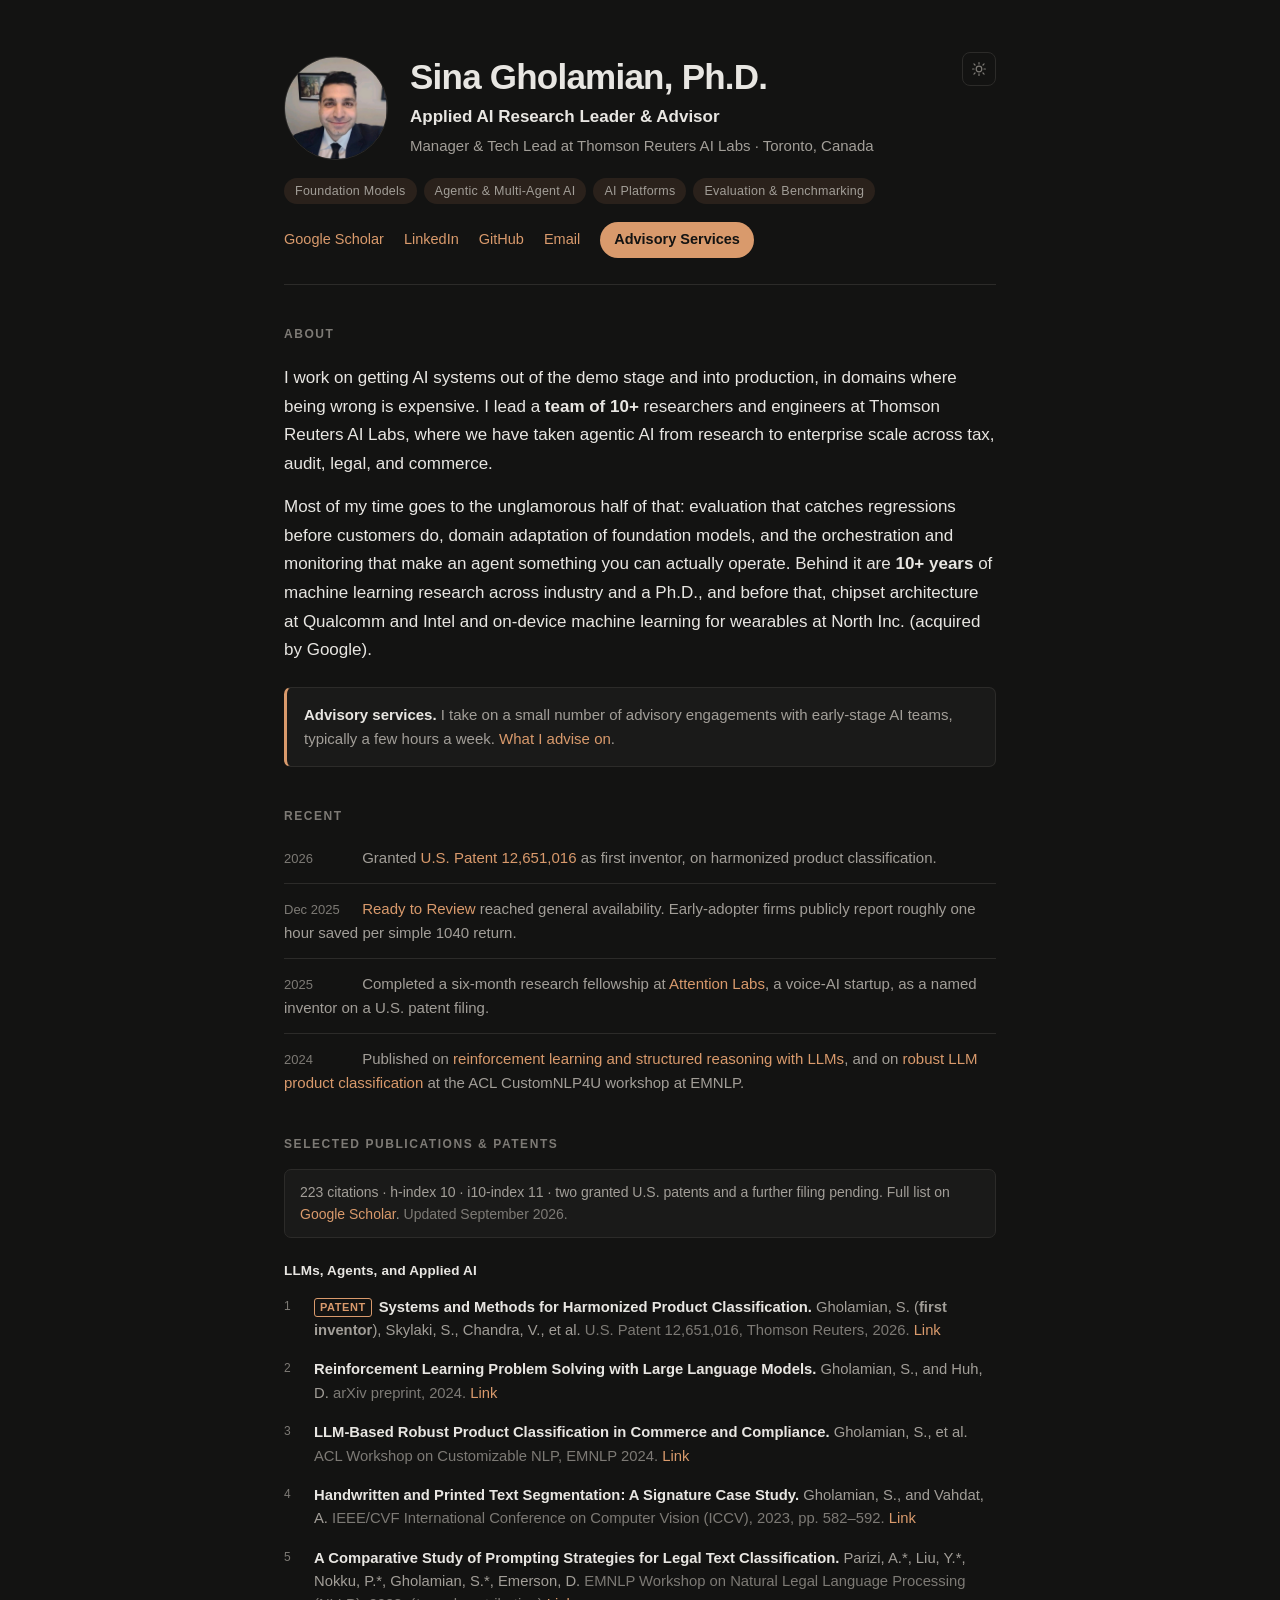
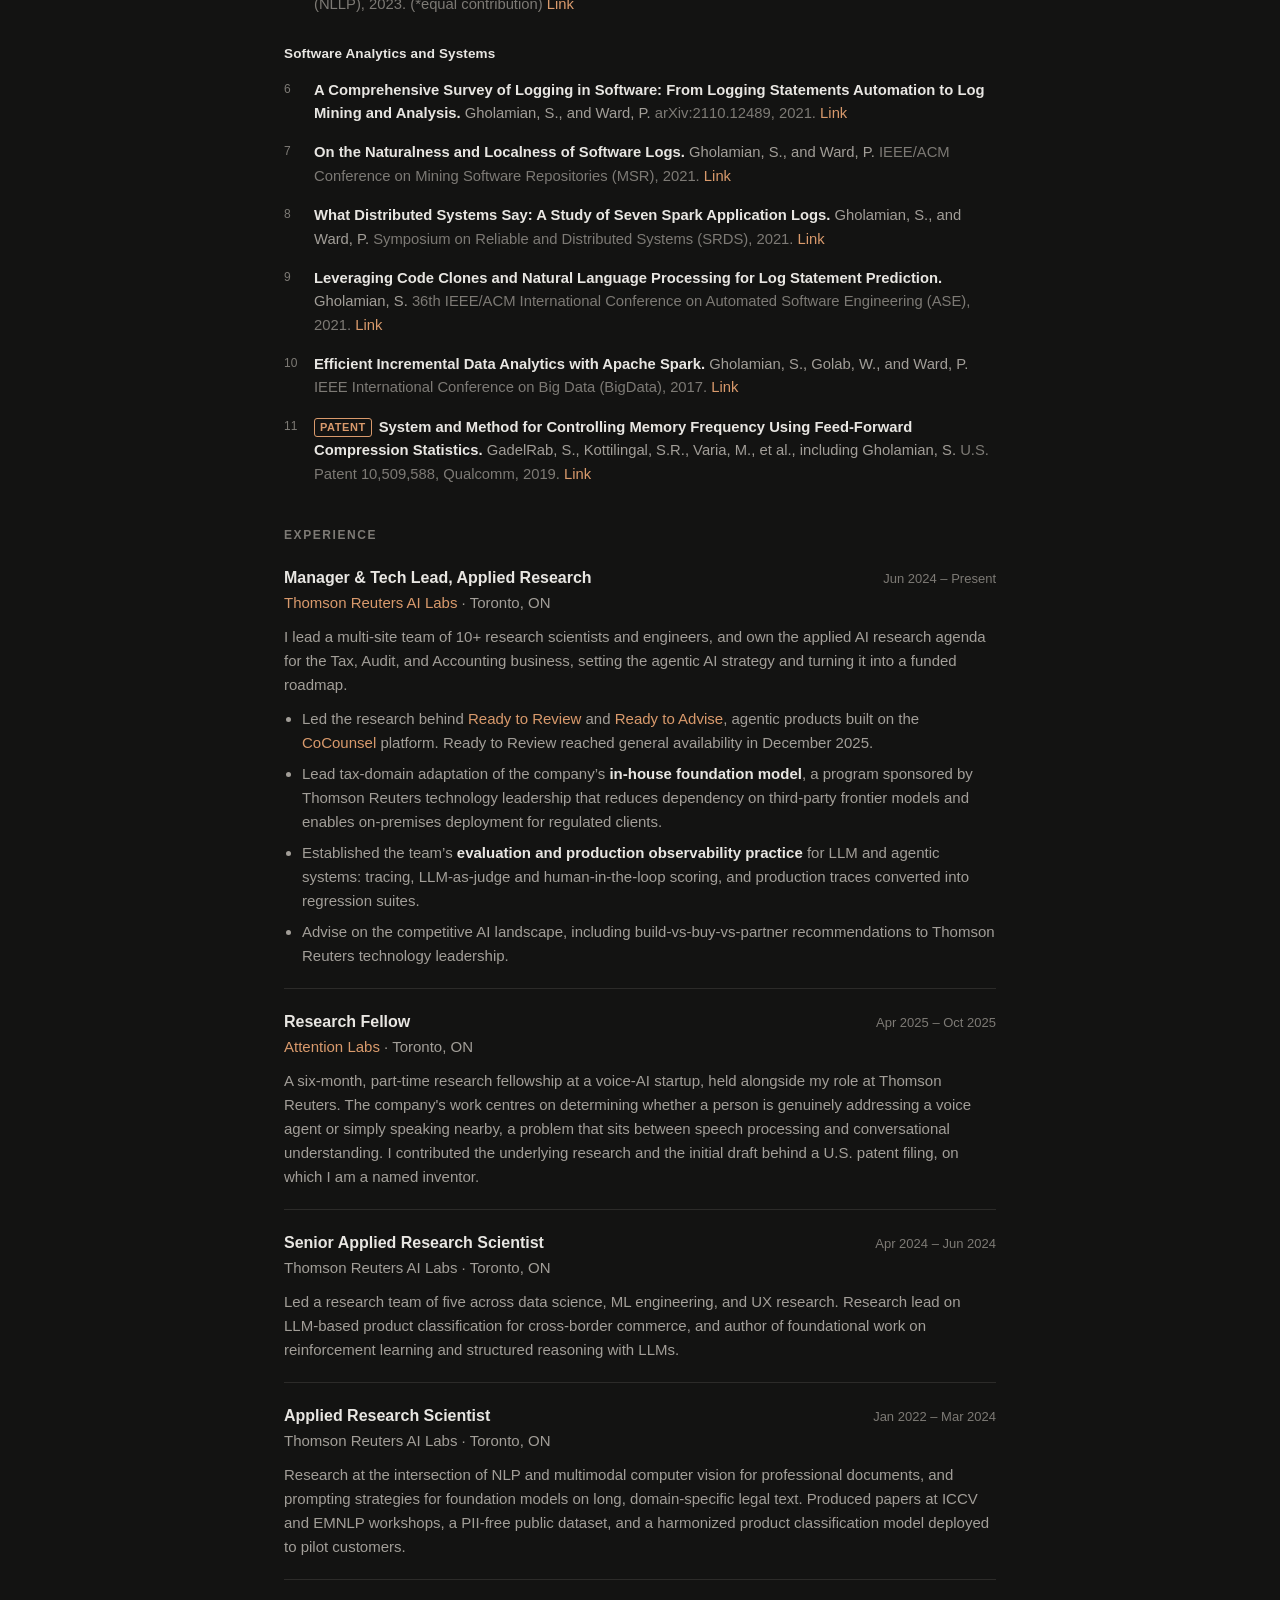
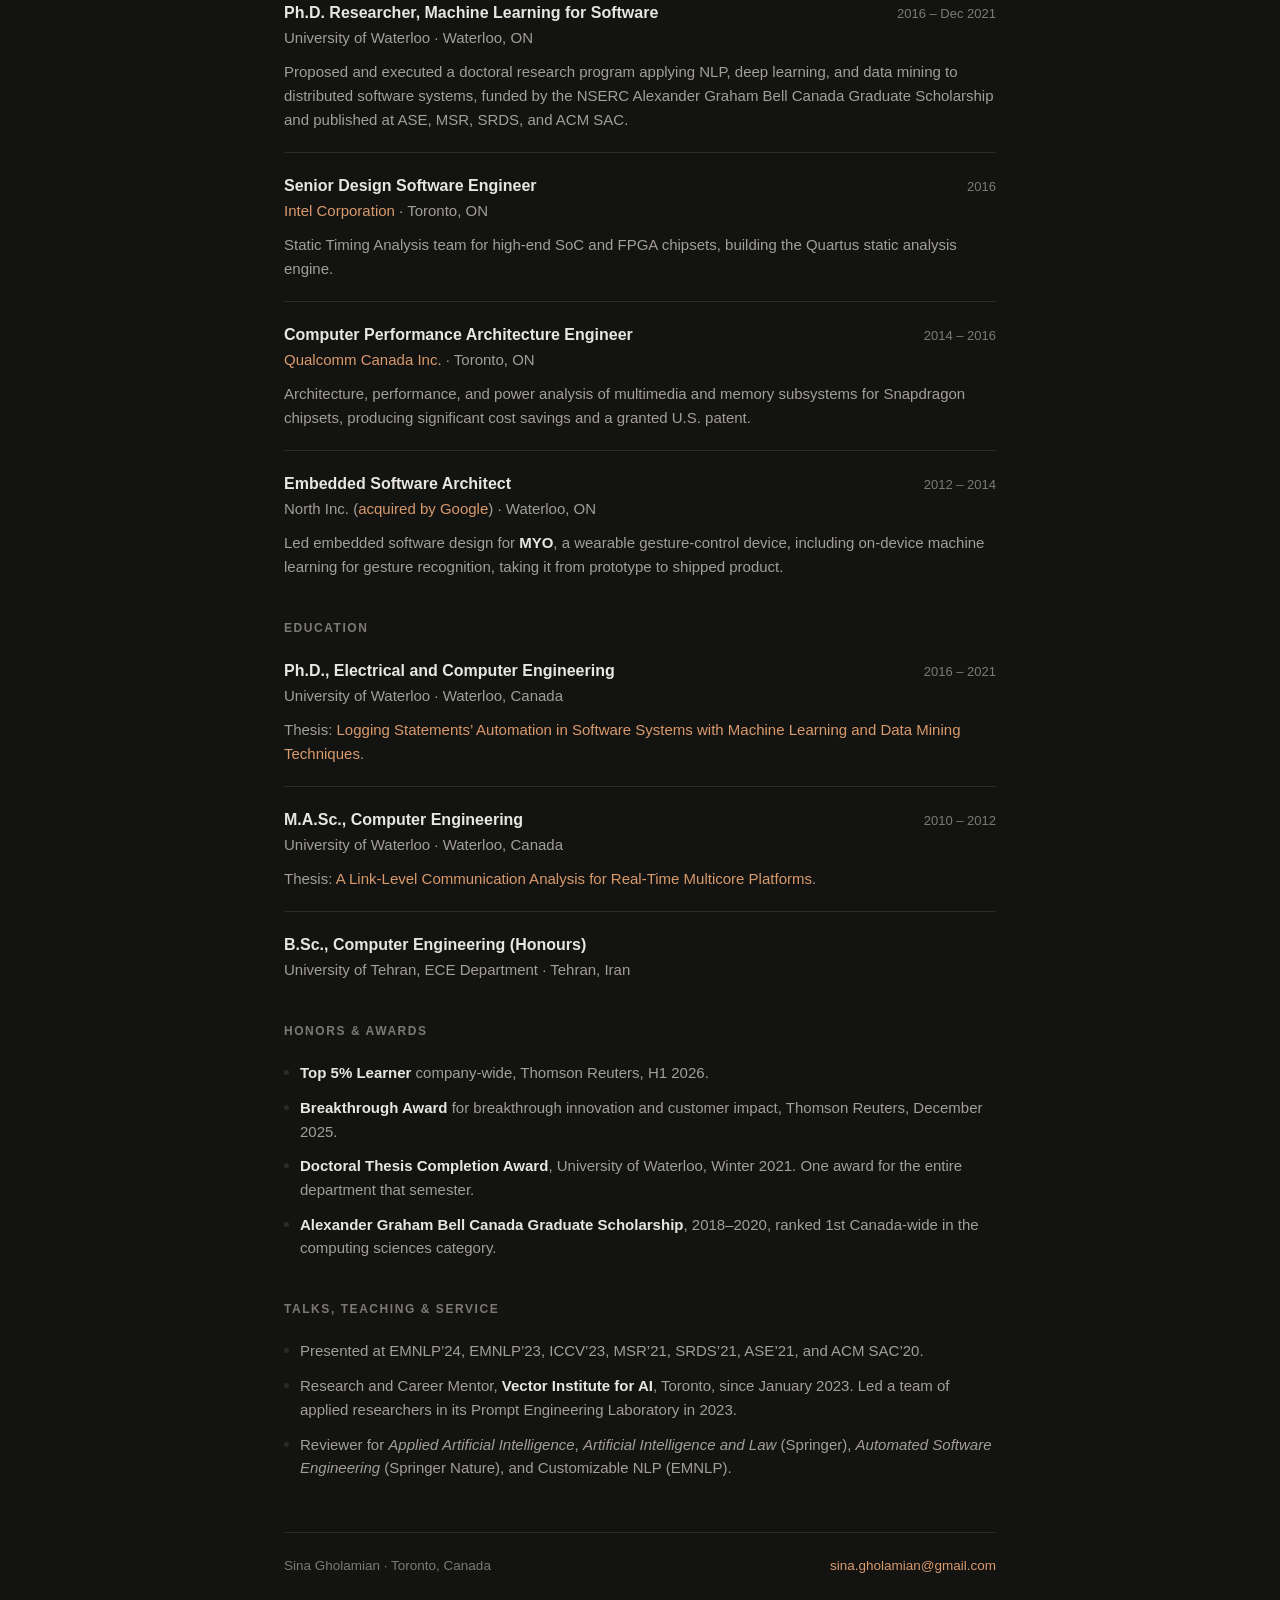
==== index.html @ 22081b5a "Publish site" ====
<!DOCTYPE html>
<html lang="en">
<head>
<meta charset="utf-8">
<meta name="viewport" content="width=device-width, initial-scale=1">
<title>Sina Gholamian</title>
<meta name="description" content="Sina Gholamian, Ph.D. Applied AI research leader and advisor. Foundation models, agentic and multi-agent AI, evaluation, and taking research into production.">
<link rel="canonical" href="https://sgholamian.github.io/">
<meta property="og:type" content="profile">
<meta property="og:title" content="Sina Gholamian, Ph.D.">
<meta property="og:description" content="Applied AI research leader and advisor, working on foundation models, multi-agent systems, and production AI platforms.">
<meta property="og:url" content="https://sgholamian.github.io/">
<meta property="og:image" content="https://sgholamian.github.io/headshot.jpg">
<meta name="twitter:card" content="summary">
<meta name="twitter:title" content="Sina Gholamian, Ph.D.">
<meta name="twitter:description" content="Applied AI research leader and advisor. Foundation models, agentic AI, evaluation, and taking research into production.">
<meta name="twitter:image" content="https://sgholamian.github.io/headshot.jpg">
<link rel="icon" href="favicon.svg" type="image/svg+xml">
<script type="application/ld+json">
{
  "@context": "https://schema.org",
  "@type": "Person",
  "name": "Sina Gholamian",
  "honorificSuffix": "Ph.D.",
  "url": "https://sgholamian.github.io/",
  "image": "https://sgholamian.github.io/headshot.jpg",
  "jobTitle": "Manager and Tech Lead, Applied Research",
  "worksFor": { "@type": "Organization", "name": "Thomson Reuters AI Labs" },
  "address": { "@type": "PostalAddress", "addressLocality": "Toronto", "addressRegion": "ON", "addressCountry": "CA" },
  "alumniOf": [
    { "@type": "CollegeOrUniversity", "name": "University of Waterloo" },
    { "@type": "CollegeOrUniversity", "name": "University of Tehran" }
  ],
  "knowsAbout": ["Foundation Models", "Agentic AI", "Multi-Agent Systems", "LLM Evaluation", "AI Platforms", "Natural Language Processing", "Machine Learning"],
  "sameAs": [
    "https://scholar.google.com/citations?user=VR8ZIu4AAAAJ",
    "https://www.linkedin.com/in/sinagholamian/",
    "https://github.com/sgholamian"
  ]
}
</script>
<link rel="stylesheet" href="style.css">
<script>
  (function(){
    try{
      if(localStorage.getItem('theme') === 'light'){
        document.documentElement.setAttribute('data-theme','light');
      }
    }catch(e){}
  })();
</script>
</head>
<body>
<div class="wrap">

<header>
  <button class="theme-toggle" type="button" aria-label="Switch between dark and light theme" title="Switch theme">
    <svg class="sun" viewBox="0 0 24 24" fill="none" stroke="currentColor" stroke-width="1.8" stroke-linecap="round" aria-hidden="true"><circle cx="12" cy="12" r="4.2"/><path d="M12 2.4v2.2M12 19.4v2.2M4.4 4.4l1.6 1.6M18 18l1.6 1.6M2.4 12h2.2M19.4 12h2.2M4.4 19.6l1.6-1.6M18 6l1.6-1.6"/></svg>
    <svg class="moon" viewBox="0 0 24 24" fill="none" stroke="currentColor" stroke-width="1.8" stroke-linecap="round" stroke-linejoin="round" aria-hidden="true"><path d="M20.5 14.3A8.5 8.5 0 1 1 9.7 3.5a7 7 0 0 0 10.8 10.8z"/></svg>
  </button>
  <div class="id">
    <img class="avatar" src="headshot.jpg" width="104" height="104" alt="Sina Gholamian">
    <div class="id-text">
      <h1>Sina Gholamian, Ph.D.</h1>
      <p class="role">Applied AI Research Leader &amp; Advisor</p>
      <p class="org">Manager &amp; Tech Lead at Thomson Reuters AI Labs &middot; Toronto, Canada</p>
    </div>
  </div>
  <ul class="tagline">
    <li>Foundation Models</li>
    <li>Agentic &amp; Multi-Agent AI</li>
    <li>AI Platforms</li>
    <li>Evaluation &amp; Benchmarking</li>
  </ul>
  <ul class="links">
    <li><a href="https://scholar.google.com/citations?hl=en&amp;user=VR8ZIu4AAAAJ&amp;view_op=list_works&amp;sortby=pubdate" target="_blank" rel="noopener">Google Scholar</a></li>
    <li><a href="https://www.linkedin.com/in/sinagholamian/" target="_blank" rel="noopener">LinkedIn</a></li>
    <li><a href="https://github.com/sgholamian" target="_blank" rel="noopener">GitHub</a></li>
    <li><a href="mailto:sina.gholamian@gmail.com" target="_blank" rel="noopener">Email</a></li>
    <li><a class="primary" href="advisory.html">Advisory Services</a></li>
  </ul>
</header>

<section>
  <h2>About</h2>
  <p class="lead">I work on getting AI systems out of the demo stage and into production, in domains where being wrong is expensive. I lead a <strong>team of 10+</strong> researchers and engineers at Thomson Reuters AI Labs, where we have taken agentic AI from research to enterprise scale across tax, audit, legal, and commerce.</p>
  <p class="lead">Most of my time goes to the unglamorous half of that: evaluation that catches regressions before customers do, domain adaptation of foundation models, and the orchestration and monitoring that make an agent something you can actually operate. Behind it are <strong>10+ years</strong> of machine learning research across industry and a Ph.D., and before that, chipset architecture at Qualcomm and Intel and on-device machine learning for wearables at North Inc. (acquired by Google).</p>
  <p class="callout"><strong>Advisory services.</strong> I take on a small number of advisory engagements with early-stage AI teams, typically a few hours a week. <a href="advisory.html">What I advise on</a>.</p>
</section>

<section>
  <h2>Recent</h2>
  <ul class="recent">
    <li><span class="when">2026</span> Granted <a href="https://patents.justia.com/patent/12651016" target="_blank" rel="noopener">U.S. Patent 12,651,016</a> as first inventor, on harmonized product classification.</li>
    <li><span class="when">Dec 2025</span> <a href="https://tax.thomsonreuters.com/blog/ai-tax-return-preparation-how-ready-to-review-transforms-the-workflow/" target="_blank" rel="noopener">Ready to Review</a> reached general availability. Early-adopter firms publicly report roughly one hour saved per simple 1040 return.</li>
    <li><span class="when">2025</span> Completed a six-month research fellowship at <a href="https://attentionlabs.ai" target="_blank" rel="noopener">Attention Labs</a>, a voice-AI startup, as a named inventor on a U.S. patent filing.</li>
    <li><span class="when">2024</span> Published on <a href="https://arxiv.org/abs/2404.18638" target="_blank" rel="noopener">reinforcement learning and structured reasoning with LLMs</a>, and on <a href="https://aclanthology.org/2024.customnlp4u-1.3/" target="_blank" rel="noopener">robust LLM product classification</a> at the ACL CustomNLP4U workshop at EMNLP.</li>
  </ul>
</section>

<section class="pubs-section">
  <h2>Selected Publications &amp; Patents</h2>
  <p class="metrics"><!--SCHOLAR:START-->223 citations &middot; h-index 10 &middot; i10-index 11<!--SCHOLAR:END--> &middot; two granted U.S. patents and a further filing pending. Full list on <a href="https://scholar.google.com/citations?hl=en&amp;user=VR8ZIu4AAAAJ&amp;view_op=list_works&amp;sortby=pubdate" target="_blank" rel="noopener">Google Scholar</a>. <span class="asof">Updated September 2026.</span></p>
  <h3 class="pub-group">LLMs, Agents, and Applied AI</h3>
  <ol class="pubs">
    <li><span class="badge">Patent</span><span class="t">Systems and Methods for Harmonized Product Classification.</span> Gholamian, S. (<strong>first inventor</strong>), Skylaki, S., Chandra, V., et al. <span class="venue">U.S. Patent 12,651,016, Thomson Reuters, 2026.</span> <a href="https://patents.justia.com/patent/12651016" target="_blank" rel="noopener">Link</a></li>
    <li><span class="t">Reinforcement Learning Problem Solving with Large Language Models.</span> Gholamian, S., and Huh, D. <span class="venue">arXiv preprint, 2024.</span> <a href="https://arxiv.org/abs/2404.18638" target="_blank" rel="noopener">Link</a></li>
    <li><span class="t">LLM-Based Robust Product Classification in Commerce and Compliance.</span> Gholamian, S., et al. <span class="venue">ACL Workshop on Customizable NLP, EMNLP 2024.</span> <a href="https://aclanthology.org/2024.customnlp4u-1.3/" target="_blank" rel="noopener">Link</a></li>
    <li><span class="t">Handwritten and Printed Text Segmentation: A Signature Case Study.</span> Gholamian, S., and Vahdat, A. <span class="venue">IEEE/CVF International Conference on Computer Vision (ICCV), 2023, pp. 582&ndash;592.</span> <a href="https://openaccess.thecvf.com/content/ICCV2023/html/Gholamian_Handwritten_and_Printed_Text_Segmentation_A_Signature_Case_Study_ICCV_2023_paper.html" target="_blank" rel="noopener">Link</a></li>
    <li><span class="t">A Comparative Study of Prompting Strategies for Legal Text Classification.</span> Parizi, A.*, Liu, Y.*, Nokku, P.*, Gholamian, S.*, Emerson, D. <span class="venue">EMNLP Workshop on Natural Legal Language Processing (NLLP), 2023. (*equal contribution)</span> <a href="https://aclanthology.org/2023.nllp-1.25/" target="_blank" rel="noopener">Link</a></li>
  </ol>

  <h3 class="pub-group">Software Analytics and Systems</h3>
  <ol class="pubs pubs-cont">
    <li><span class="t">A Comprehensive Survey of Logging in Software: From Logging Statements Automation to Log Mining and Analysis.</span> Gholamian, S., and Ward, P. <span class="venue">arXiv:2110.12489, 2021.</span> <a href="https://arxiv.org/abs/2110.12489" target="_blank" rel="noopener">Link</a></li>
    <li><span class="t">On the Naturalness and Localness of Software Logs.</span> Gholamian, S., and Ward, P. <span class="venue">IEEE/ACM Conference on Mining Software Repositories (MSR), 2021.</span> <a href="https://www.computer.org/csdl/proceedings-article/msr/2021/871000a155/1tB7jhey1Bm" target="_blank" rel="noopener">Link</a></li>
    <li><span class="t">What Distributed Systems Say: A Study of Seven Spark Application Logs.</span> Gholamian, S., and Ward, P. <span class="venue">Symposium on Reliable and Distributed Systems (SRDS), 2021.</span> <a href="https://www.computer.org/csdl/proceedings-article/srds/2021/381900a222/1yJZcLD5orK" target="_blank" rel="noopener">Link</a></li>
    <li><span class="t">Leveraging Code Clones and Natural Language Processing for Log Statement Prediction.</span> Gholamian, S. <span class="venue">36th IEEE/ACM International Conference on Automated Software Engineering (ASE), 2021.</span> <a href="https://www.computer.org/csdl/proceedings-article/ase/2021/033700b043/1AjT7QDHAHK" target="_blank" rel="noopener">Link</a></li>
    <li><span class="t">Efficient Incremental Data Analytics with Apache Spark.</span> Gholamian, S., Golab, W., and Ward, P. <span class="venue">IEEE International Conference on Big Data (BigData), 2017.</span> <a href="https://ieeexplore.ieee.org/abstract/document/8258254" target="_blank" rel="noopener">Link</a></li>
    <li><span class="badge">Patent</span><span class="t">System and Method for Controlling Memory Frequency Using Feed-Forward Compression Statistics.</span> GadelRab, S., Kottilingal, S.R., Varia, M., et al., including Gholamian, S. <span class="venue">U.S. Patent 10,509,588, Qualcomm, 2019.</span> <a href="https://patents.google.com/patent/US20170083262A1/en" target="_blank" rel="noopener">Link</a></li>
  </ol>
</section>

<section>
  <h2>Experience</h2>

  <article class="entry">
    <div class="entry-head">
      <h3 class="entry-title">Manager &amp; Tech Lead, Applied Research</h3>
      <span class="entry-when">Jun 2024 &ndash; Present</span>
    </div>
    <p class="entry-where"><a href="https://innovation.thomsonreuters.com/en/labs.html" target="_blank" rel="noopener">Thomson Reuters AI Labs</a> &middot; Toronto, ON</p>
    <p>I lead a multi-site team of 10+ research scientists and engineers, and own the applied AI research agenda for the Tax, Audit, and Accounting business, setting the agentic AI strategy and turning it into a funded roadmap.</p>
    <ul>
      <li>Led the research behind <a href="https://tax.thomsonreuters.com/blog/ai-tax-return-preparation-how-ready-to-review-transforms-the-workflow/" target="_blank" rel="noopener">Ready to Review</a> and <a href="https://tax.thomsonreuters.com/blog/smarter-advisory-starts-here-ready-to-advise-is-the-ai-solution-accounting-firms-have-been-waiting-for/" target="_blank" rel="noopener">Ready to Advise</a>, agentic products built on the <a href="https://tax.thomsonreuters.com/en/tax-accounting/artificial-intelligence" target="_blank" rel="noopener">CoCounsel</a> platform. Ready to Review reached general availability in December 2025.</li>
      <li>Lead tax-domain adaptation of the company&rsquo;s <strong>in-house foundation model</strong>, a program sponsored by Thomson Reuters technology leadership that reduces dependency on third-party frontier models and enables on-premises deployment for regulated clients.</li>
      <li>Established the team&rsquo;s <strong>evaluation and production observability practice</strong> for LLM and agentic systems: tracing, LLM-as-judge and human-in-the-loop scoring, and production traces converted into regression suites.</li>
      <li>Advise on the competitive AI landscape, including build-vs-buy-vs-partner recommendations to Thomson Reuters technology leadership.</li>
    </ul>
  </article>

  <article class="entry">
    <div class="entry-head">
      <h3 class="entry-title">Research Fellow</h3>
      <span class="entry-when">Apr 2025 &ndash; Oct 2025</span>
    </div>
    <p class="entry-where"><a href="https://attentionlabs.ai" target="_blank" rel="noopener">Attention Labs</a> &middot; Toronto, ON</p>
    <p>A six-month, part-time research fellowship at a voice-AI startup, held alongside my role at Thomson Reuters. The company's work centres on determining whether a person is genuinely addressing a voice agent or simply speaking nearby, a problem that sits between speech processing and conversational understanding. I contributed the underlying research and the initial draft behind a U.S. patent filing, on which I am a named inventor.</p>
  </article>

  <article class="entry">
    <div class="entry-head">
      <h3 class="entry-title">Senior Applied Research Scientist</h3>
      <span class="entry-when">Apr 2024 &ndash; Jun 2024</span>
    </div>
    <p class="entry-where">Thomson Reuters AI Labs &middot; Toronto, ON</p>
    <p>Led a research team of five across data science, ML engineering, and UX research. Research lead on LLM-based product classification for cross-border commerce, and author of foundational work on reinforcement learning and structured reasoning with LLMs.</p>
  </article>

  <article class="entry">
    <div class="entry-head">
      <h3 class="entry-title">Applied Research Scientist</h3>
      <span class="entry-when">Jan 2022 &ndash; Mar 2024</span>
    </div>
    <p class="entry-where">Thomson Reuters AI Labs &middot; Toronto, ON</p>
    <p>Research at the intersection of NLP and multimodal computer vision for professional documents, and prompting strategies for foundation models on long, domain-specific legal text. Produced papers at ICCV and EMNLP workshops, a PII-free public dataset, and a harmonized product classification model deployed to pilot customers.</p>
  </article>

  <article class="entry">
    <div class="entry-head">
      <h3 class="entry-title">Ph.D. Researcher, Machine Learning for Software</h3>
      <span class="entry-when">2016 &ndash; Dec 2021</span>
    </div>
    <p class="entry-where">University of Waterloo &middot; Waterloo, ON</p>
    <p>Proposed and executed a doctoral research program applying NLP, deep learning, and data mining to distributed software systems, funded by the NSERC Alexander Graham Bell Canada Graduate Scholarship and published at ASE, MSR, SRDS, and ACM SAC.</p>
  </article>

  <article class="entry">
    <div class="entry-head">
      <h3 class="entry-title">Senior Design Software Engineer</h3>
      <span class="entry-when">2016</span>
    </div>
    <p class="entry-where"><a href="https://www.intel.com/" target="_blank" rel="noopener">Intel Corporation</a> &middot; Toronto, ON</p>
    <p>Static Timing Analysis team for high-end SoC and FPGA chipsets, building the Quartus static analysis engine.</p>
  </article>

  <article class="entry">
    <div class="entry-head">
      <h3 class="entry-title">Computer Performance Architecture Engineer</h3>
      <span class="entry-when">2014 &ndash; 2016</span>
    </div>
    <p class="entry-where"><a href="https://www.qualcomm.com/" target="_blank" rel="noopener">Qualcomm Canada Inc.</a> &middot; Toronto, ON</p>
    <p>Architecture, performance, and power analysis of multimedia and memory subsystems for Snapdragon chipsets, producing significant cost savings and a granted U.S. patent.</p>
  </article>

  <article class="entry">
    <div class="entry-head">
      <h3 class="entry-title">Embedded Software Architect</h3>
      <span class="entry-when">2012 &ndash; 2014</span>
    </div>
    <p class="entry-where">North Inc. (<a href="https://www.cbc.ca/news/canada/kitchener-waterloo/google-buys-kitchener-based-tech-company-north-inc-1.5632886" target="_blank" rel="noopener">acquired by Google</a>) &middot; Waterloo, ON</p>
    <p>Led embedded software design for <strong>MYO</strong>, a wearable gesture-control device, including on-device machine learning for gesture recognition, taking it from prototype to shipped product.</p>
  </article>
</section>

<section>
  <h2>Education</h2>

  <article class="entry">
    <div class="entry-head">
      <h3 class="entry-title">Ph.D., Electrical and Computer Engineering</h3>
      <span class="entry-when">2016 &ndash; 2021</span>
    </div>
    <p class="entry-where">University of Waterloo &middot; Waterloo, Canada</p>
    <p>Thesis: <a href="https://scholar.google.ca/citations?view_op=view_citation&amp;hl=en&amp;user=VR8ZIu4AAAAJ&amp;sortby=pubdate&amp;citation_for_view=VR8ZIu4AAAAJ:ns9cj8rnVeAC" target="_blank" rel="noopener">Logging Statements&rsquo; Automation in Software Systems with Machine Learning and Data Mining Techniques</a>.</p>
  </article>

  <article class="entry">
    <div class="entry-head">
      <h3 class="entry-title">M.A.Sc., Computer Engineering</h3>
      <span class="entry-when">2010 &ndash; 2012</span>
    </div>
    <p class="entry-where">University of Waterloo &middot; Waterloo, Canada</p>
    <p>Thesis: <a href="https://scholar.google.ca/citations?view_op=view_citation&amp;hl=en&amp;user=VR8ZIu4AAAAJ&amp;sortby=pubdate&amp;citation_for_view=VR8ZIu4AAAAJ:2osOgNQ5qMEC" target="_blank" rel="noopener">A Link-Level Communication Analysis for Real-Time Multicore Platforms</a>.</p>
  </article>

  <article class="entry">
    <div class="entry-head">
      <h3 class="entry-title">B.Sc., Computer Engineering (Honours)</h3>
    </div>
    <p class="entry-where">University of Tehran, ECE Department &middot; Tehran, Iran</p>
  </article>
</section>

<section>
  <h2>Honors &amp; Awards</h2>
  <ul class="plain">
    <li><strong>Top 5% Learner</strong> company-wide, Thomson Reuters, H1 2026.</li>
    <li><strong>Breakthrough Award</strong> for breakthrough innovation and customer impact, Thomson Reuters, December 2025.</li>
    <li><strong>Doctoral Thesis Completion Award</strong>, University of Waterloo, Winter 2021. One award for the entire department that semester.</li>
    <li><strong>Alexander Graham Bell Canada Graduate Scholarship</strong>, 2018&ndash;2020, ranked 1st Canada-wide in the computing sciences category.</li>
  </ul>
</section>

<section>
  <h2>Talks, Teaching &amp; Service</h2>
  <ul class="plain">
    <li>Presented at EMNLP&rsquo;24, EMNLP&rsquo;23, ICCV&rsquo;23, MSR&rsquo;21, SRDS&rsquo;21, ASE&rsquo;21, and ACM SAC&rsquo;20.</li>
    <li>Research and Career Mentor, <strong>Vector Institute for AI</strong>, Toronto, since January 2023. Led a team of applied researchers in its Prompt Engineering Laboratory in 2023.</li>
    <li>Reviewer for <em>Applied Artificial Intelligence</em>, <em>Artificial Intelligence and Law</em> (Springer), <em>Automated Software Engineering</em> (Springer Nature), and Customizable NLP (EMNLP).</li>
  </ul>
</section>

<footer>
  <span>Sina Gholamian &middot; Toronto, Canada</span>
  <span><a href="mailto:sina.gholamian@gmail.com" target="_blank" rel="noopener">sina.gholamian@gmail.com</a></span>
</footer>

</div>
<script>
  (function(){
    var root = document.documentElement;
    var btn = document.querySelector('.theme-toggle');
    if(!btn) return;
    btn.addEventListener('click', function(){
      var wasLight = root.getAttribute('data-theme') === 'light';
      if(wasLight){ root.removeAttribute('data-theme'); }
      else { root.setAttribute('data-theme','light'); }
      try{ localStorage.setItem('theme', wasLight ? 'dark' : 'light'); }catch(e){}
    });
  })();
</script>
</body>
</html>
---- style.css ----
:root{
    color-scheme:dark;
    --bg:#131312; --surface:#1a1a19; --text:#e8e6e2; --muted:#a29e98;
    --faint:#7d7a75; --rule:#2c2b29; --accent:#d99a6c; --accent-soft:#2a211b;
  }
  :root[data-theme="light"]{
    color-scheme:light;
    --bg:#fbfbf9; --surface:#ffffff; --text:#1b1b1a; --muted:#666461;
    --faint:#8d8a86; --rule:#e4e1db; --accent:#7a4a2b; --accent-soft:#f0e8e1;
  }
  *{box-sizing:border-box}
  html{-webkit-text-size-adjust:100%}
  body{
    margin:0; background:var(--bg); color:var(--text);
    font:16px/1.62 -apple-system,BlinkMacSystemFont,"Segoe UI",Inter,Roboto,Helvetica,Arial,sans-serif;
    font-feature-settings:"kern" 1;
    -webkit-font-smoothing:antialiased;
  }
  .wrap{max-width:760px; margin:0 auto; padding:56px 24px 80px}
  a{color:var(--accent); text-decoration:none; border-bottom:1px solid transparent}
  a:hover{border-bottom-color:var(--accent)}

  /* ---- header ---- */
  header{position:relative; padding-bottom:26px; border-bottom:1px solid var(--rule)}
  .theme-toggle{
    position:absolute; top:-4px; right:0; width:34px; height:34px; padding:0;
    display:flex; align-items:center; justify-content:center; line-height:0;
    background:transparent; color:var(--faint);
    border:1px solid var(--rule); border-radius:8px; cursor:pointer;
    transition:color .15s, border-color .15s;
  }
  .theme-toggle:hover{color:var(--text); border-color:var(--faint)}
  .theme-toggle svg{width:16px; height:16px; display:block}
  .theme-toggle .moon{display:none}
  :root[data-theme="light"] .theme-toggle .moon{display:block}
  :root[data-theme="light"] .theme-toggle .sun{display:none}
  .id{display:flex; align-items:center; gap:22px; margin-bottom:18px}
  .avatar{
    width:104px; height:104px; border-radius:50%; object-fit:cover; flex-shrink:0;
    border:1px solid var(--rule); background:var(--surface); display:block;
  }
  .id-text{min-width:0}
  h1{margin:0 0 5px; font-size:35px; line-height:1.15; letter-spacing:-.022em; font-weight:640}
  .role{margin:0 0 4px; font-size:17px; color:var(--text); font-weight:580}
  .org{margin:0; font-size:15px; color:var(--muted)}
  .tagline{display:flex; flex-wrap:wrap; gap:7px; margin:0 0 18px; padding:0; list-style:none}
  .tagline li{
    font-size:12.5px; letter-spacing:.02em; color:var(--muted);
    background:var(--accent-soft); border-radius:100px; padding:3px 11px; white-space:nowrap;
  }
  .links{
    display:flex; flex-wrap:wrap; align-items:center; gap:9px 20px;
    margin:0; padding:0; list-style:none; font-size:14.5px;
  }
  /* Every link is already accent-coloured, so the primary action needs a
     different shape rather than a different colour. */
  .links a.primary{
    display:inline-block; padding:6px 14px; border-radius:100px;
    background:var(--accent); color:var(--bg); font-weight:620;
    border-bottom:0; white-space:nowrap;
    transition:opacity .15s;
  }
  .links a.primary:hover{opacity:.86; border-bottom:0}

  /* ---- sections ---- */
  section{margin-top:40px}
  h2{
    margin:0 0 20px; font-size:12px; font-weight:660; text-transform:uppercase;
    letter-spacing:.13em; color:var(--faint);
  }
  p{margin:0 0 15px}
  .lead{font-size:17px; line-height:1.68}
  .lead strong{font-weight:600}
  .lead:last-child{margin-bottom:0}

  /* ---- entries ---- */
  .entry{padding:0 0 20px; margin-bottom:20px; border-bottom:1px solid var(--rule)}
  .entry:last-child{border-bottom:0; margin-bottom:0; padding-bottom:0}
  .entry-head{
    display:flex; flex-wrap:wrap; align-items:baseline; justify-content:space-between; gap:2px 16px;
  }
  .entry-title{font-size:16px; font-weight:600; margin:0}
  .entry-where{font-size:14.5px; color:var(--muted); margin:1px 0 8px}
  .entry-when{font-size:13px; color:var(--faint); white-space:nowrap; font-variant-numeric:tabular-nums}
  .entry p{font-size:15px; color:var(--muted); margin:0 0 10px; line-height:1.6}
  .entry p:last-child{margin-bottom:0}
  .entry ul{margin:0; padding-left:18px; font-size:15px; color:var(--muted)}
  .entry li{margin-bottom:7px; line-height:1.6}
  .entry li:last-child{margin-bottom:0}
  .entry li strong, .entry p strong{color:var(--text); font-weight:600}

  /* ---- publications ---- */
  .metrics{
    font-size:14px; color:var(--muted); margin:-6px 0 22px;
    padding:11px 15px; background:var(--surface); border:1px solid var(--rule); border-radius:7px;
  }
  .pubs-section{counter-reset:pub}
  ol.pubs{margin:0; padding:0; list-style:none}
  ol.pubs li{
    position:relative; padding-left:30px; margin-bottom:16px; font-size:14.8px; line-height:1.58;
    color:var(--muted);
  }
  ol.pubs li:last-child{margin-bottom:0}
  ol.pubs li::before{
    counter-increment:pub; content:counter(pub);
    position:absolute; left:0; top:1px; font-size:12px; color:var(--faint);
    font-variant-numeric:tabular-nums;
  }
  ol.pubs .t{color:var(--text); font-weight:560}
  .venue{color:var(--faint)}
  .metrics .asof{color:var(--faint); white-space:nowrap}
  .callout{
    margin:22px 0 0; padding:15px 17px; font-size:15px; line-height:1.6; color:var(--muted);
    background:var(--surface); border:1px solid var(--rule); border-radius:7px;
    border-left:3px solid var(--accent);
  }
  .callout strong{color:var(--text); font-weight:600}
  .badge{
    display:inline-block; font-size:11px; letter-spacing:.05em; text-transform:uppercase;
    color:var(--accent); border:1px solid var(--accent); border-radius:3px;
    padding:0 5px; margin-right:7px; vertical-align:1px; font-weight:600;
  }

  /* ---- compact lists ---- */
  ul.plain{margin:0; padding:0; list-style:none}
  ul.plain li{
    font-size:15px; color:var(--muted); padding-left:16px; position:relative; margin-bottom:11px;
    line-height:1.58;
  }
  ul.plain li:last-child{margin-bottom:0}
  ul.plain li::before{
    content:""; position:absolute; left:0; top:9px; width:5px; height:5px;
    border-radius:50%; background:var(--rule);
  }
  ul.plain li strong{color:var(--text); font-weight:600}

  footer{
    margin-top:52px; padding-top:22px; border-top:1px solid var(--rule);
    font-size:13.5px; color:var(--faint); display:flex; flex-wrap:wrap; gap:8px 18px;
    justify-content:space-between;
  }

  @media (max-width:560px){
    .wrap{padding:38px 20px 60px}
    h1{font-size:29px}
    .id{flex-direction:column; align-items:flex-start; gap:15px}
    .avatar{width:84px; height:84px}
    .entry-when{width:100%; white-space:normal}
    .entry-head{gap:0}
  }
  @media print{
    :root{
      --bg:#fff; --surface:#fff; --text:#000; --muted:#333;
      --faint:#555; --rule:#ccc; --accent:#000; --accent-soft:#f2f2f2;
    }
    body{background:#fff; color:#000}
    .wrap{max-width:none; padding:0}
    a{color:#000}
    .theme-toggle{display:none}
    .avatar{border:1px solid #ccc}
    .entry{break-inside:avoid}
  }

  /* ---- shared page nav (added when Advisory became its own page) ---- */
  .back{
    display:inline-block; margin-bottom:26px; font-size:14px; color:var(--muted);
    border-bottom:1px solid transparent;
  }
  .back:hover{color:var(--text); border-bottom-color:var(--faint)}
  .page-title{margin:0 0 10px; font-size:31px; letter-spacing:-.02em; font-weight:640; line-height:1.15}
  .page-sub{margin:0 0 4px; font-size:16px; color:var(--muted)}
  .adv-item{padding:0 0 18px; margin-bottom:18px; border-bottom:1px solid var(--rule)}
  .adv-item:last-child{border-bottom:0; margin-bottom:0; padding-bottom:0}
  .adv-item h3{margin:0 0 6px; font-size:16px; font-weight:600}
  .adv-item p{margin:0; font-size:15px; color:var(--muted); line-height:1.6}
  .cta{
    margin-top:34px; padding:20px; text-align:center;
    background:var(--surface); border:1px solid var(--rule); border-radius:8px;
  }
  .cta p{margin:0 0 14px; font-size:15px; color:var(--muted)}
  .cta a.btn{
    display:inline-block; padding:9px 20px; font-size:15px; font-weight:560;
    color:var(--bg); background:var(--accent); border-radius:6px; border-bottom:0;
  }
  .cta a.btn:hover{opacity:.88}
  @media (max-width:560px){ .page-title{font-size:26px} }

  /* ---- Recent ---- */
  ul.recent{margin:0; padding:0; list-style:none}
  ul.recent li{
    font-size:15px; line-height:1.6; color:var(--muted);
    padding:0 0 13px; margin-bottom:13px; border-bottom:1px solid var(--rule);
  }
  ul.recent li:last-child{border-bottom:0; margin-bottom:0; padding-bottom:0}
  ul.recent .when{
    display:inline-block; min-width:74px; color:var(--faint); font-size:13px;
    font-variant-numeric:tabular-nums;
  }
  @media (max-width:560px){
    ul.recent .when{display:block; min-width:0; margin-bottom:2px}
  }

  /* ---- publication group headings ---- */
  .pub-group{
    margin:26px 0 14px; font-size:13.5px; font-weight:640; color:var(--text);
    letter-spacing:.01em;
  }
  .pub-group:first-of-type{margin-top:0}
  ol.pubs.pubs-cont{margin-top:0}
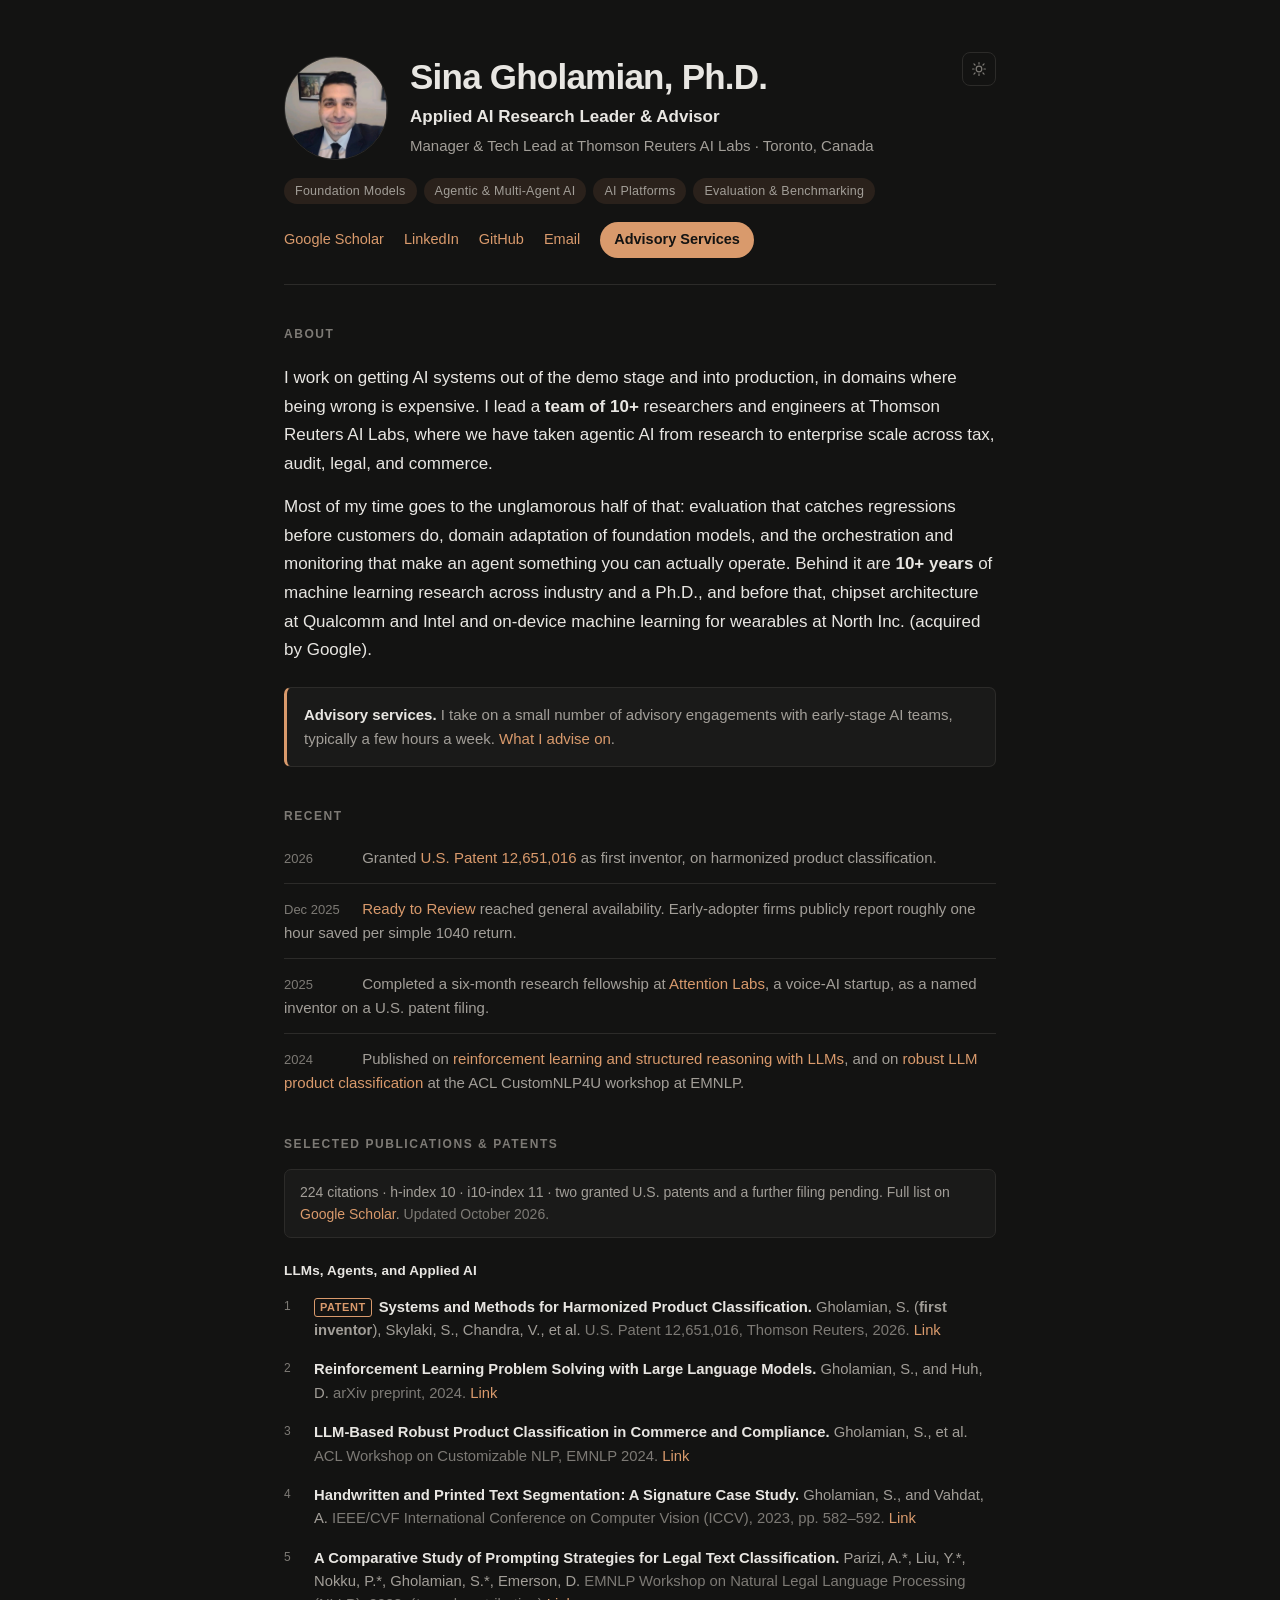
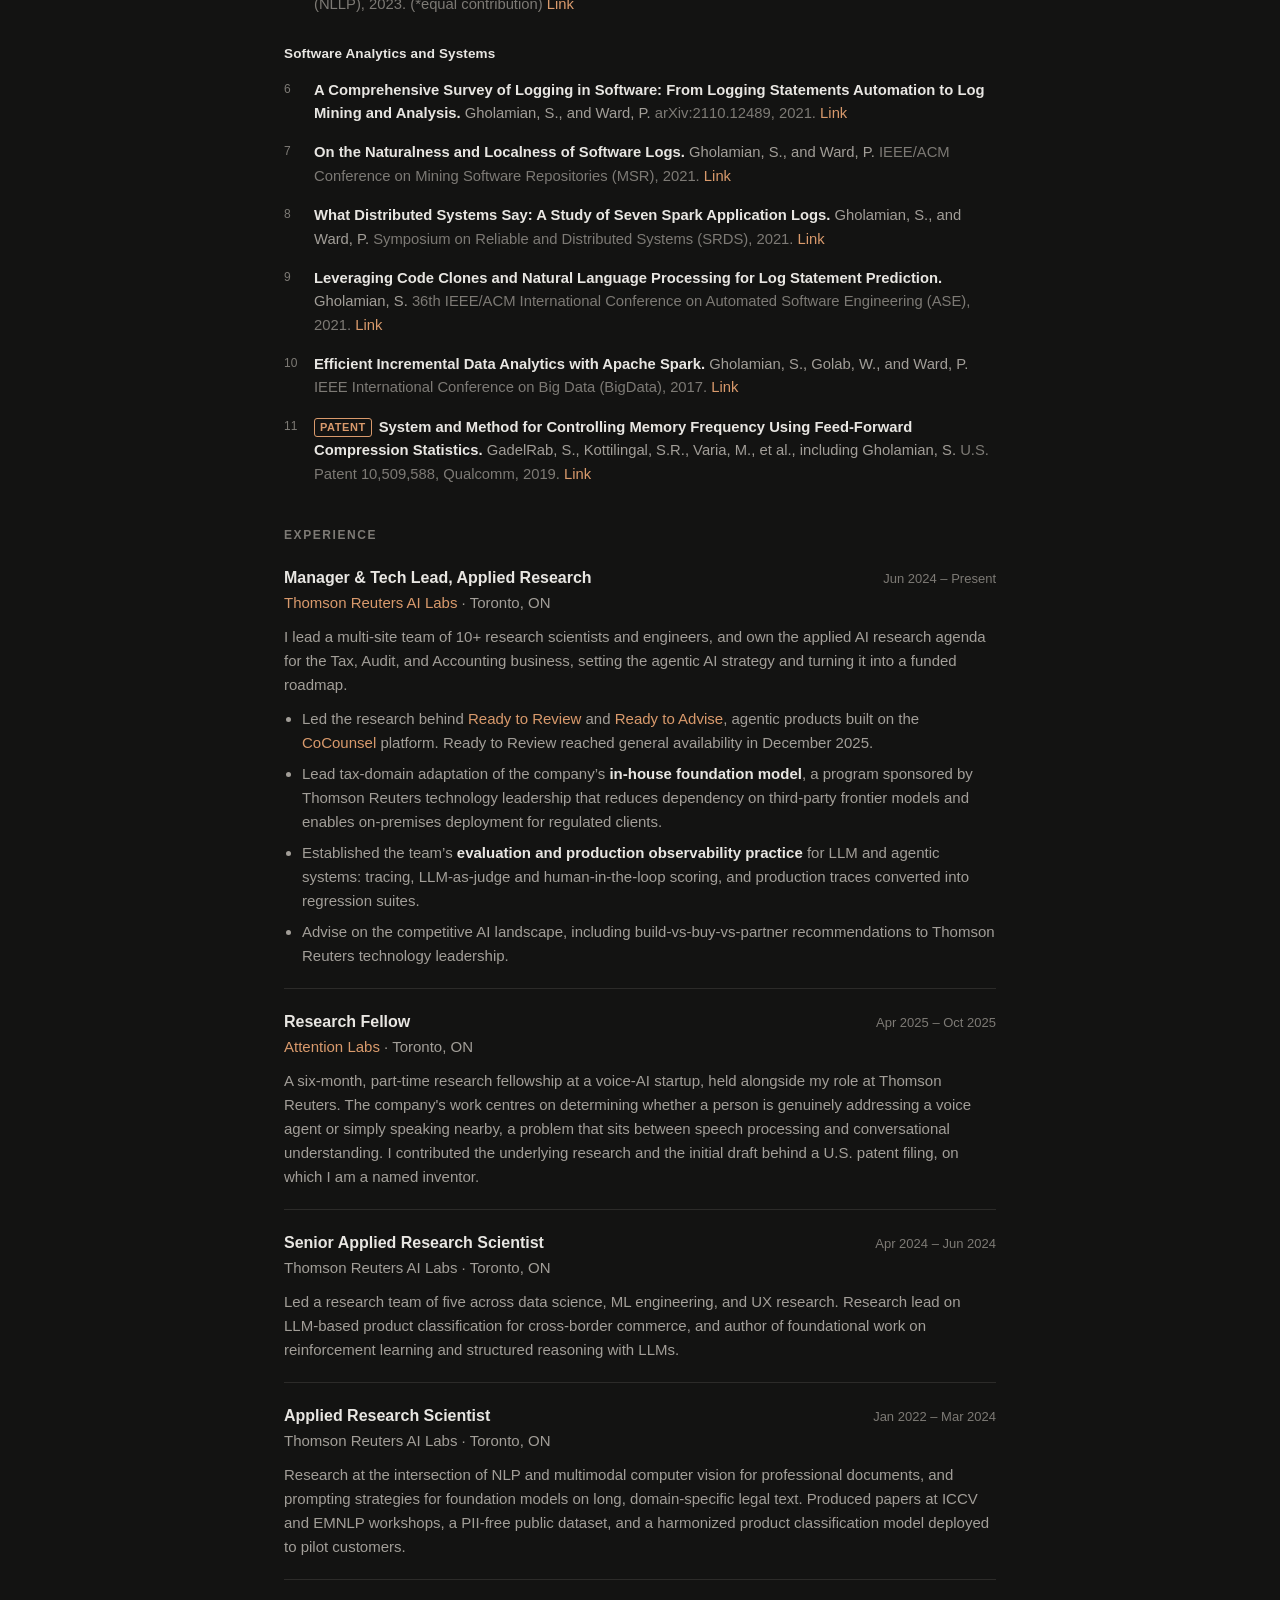
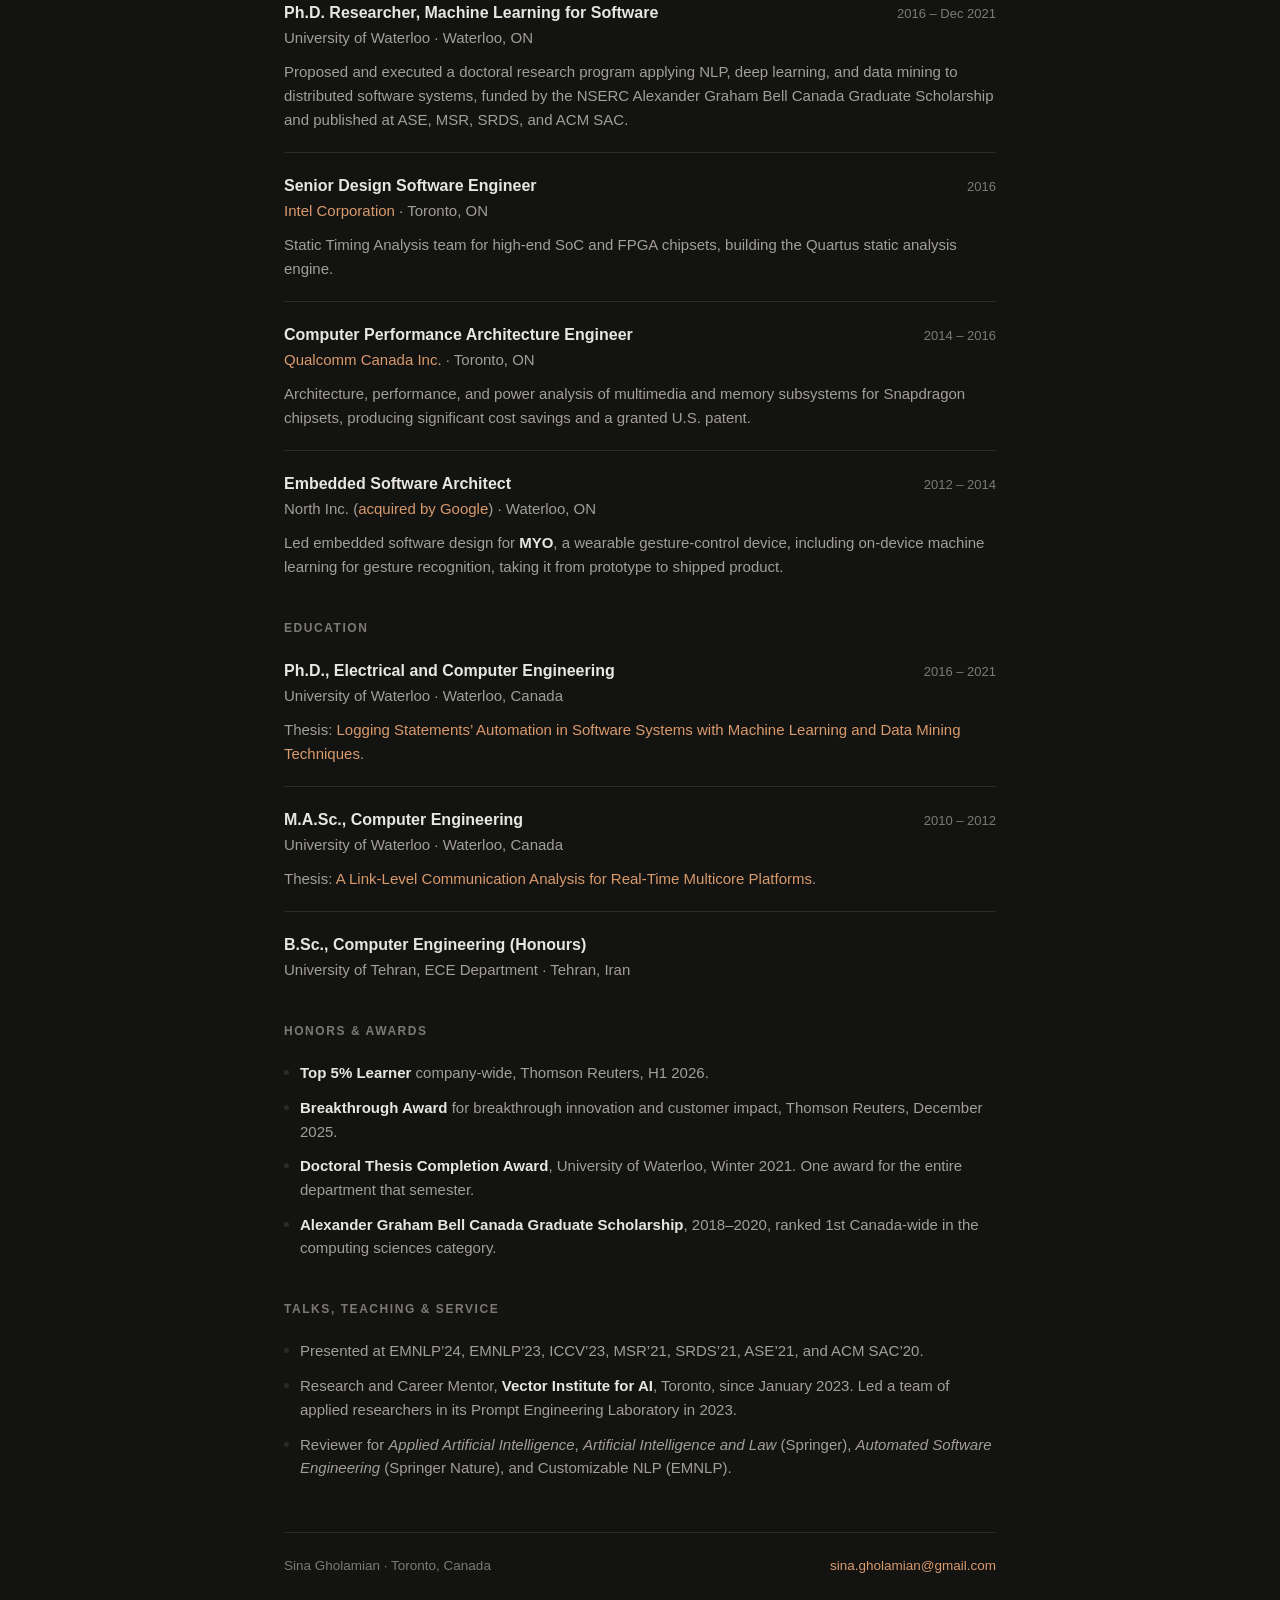
==== commit a91d72d6: "Publish site" ====
--- a/index.html
+++ b/index.html
@@ -100,7 +100,7 @@
 
 <section class="pubs-section">
   <h2>Selected Publications &amp; Patents</h2>
-  <p class="metrics"><!--SCHOLAR:START-->223 citations &middot; h-index 10 &middot; i10-index 11<!--SCHOLAR:END--> &middot; two granted U.S. patents and a further filing pending. Full list on <a href="https://scholar.google.com/citations?hl=en&amp;user=VR8ZIu4AAAAJ&amp;view_op=list_works&amp;sortby=pubdate" target="_blank" rel="noopener">Google Scholar</a>. <span class="asof">Updated September 2026.</span></p>
+  <p class="metrics"><!--SCHOLAR:START-->224 citations &middot; h-index 10 &middot; i10-index 11<!--SCHOLAR:END--> &middot; two granted U.S. patents and a further filing pending. Full list on <a href="https://scholar.google.com/citations?hl=en&amp;user=VR8ZIu4AAAAJ&amp;view_op=list_works&amp;sortby=pubdate" target="_blank" rel="noopener">Google Scholar</a>. <span class="asof">Updated October 2026.</span></p>
   <h3 class="pub-group">LLMs, Agents, and Applied AI</h3>
   <ol class="pubs">
     <li><span class="badge">Patent</span><span class="t">Systems and Methods for Harmonized Product Classification.</span> Gholamian, S. (<strong>first inventor</strong>), Skylaki, S., Chandra, V., et al. <span class="venue">U.S. Patent 12,651,016, Thomson Reuters, 2026.</span> <a href="https://patents.justia.com/patent/12651016" target="_blank" rel="noopener">Link</a></li>
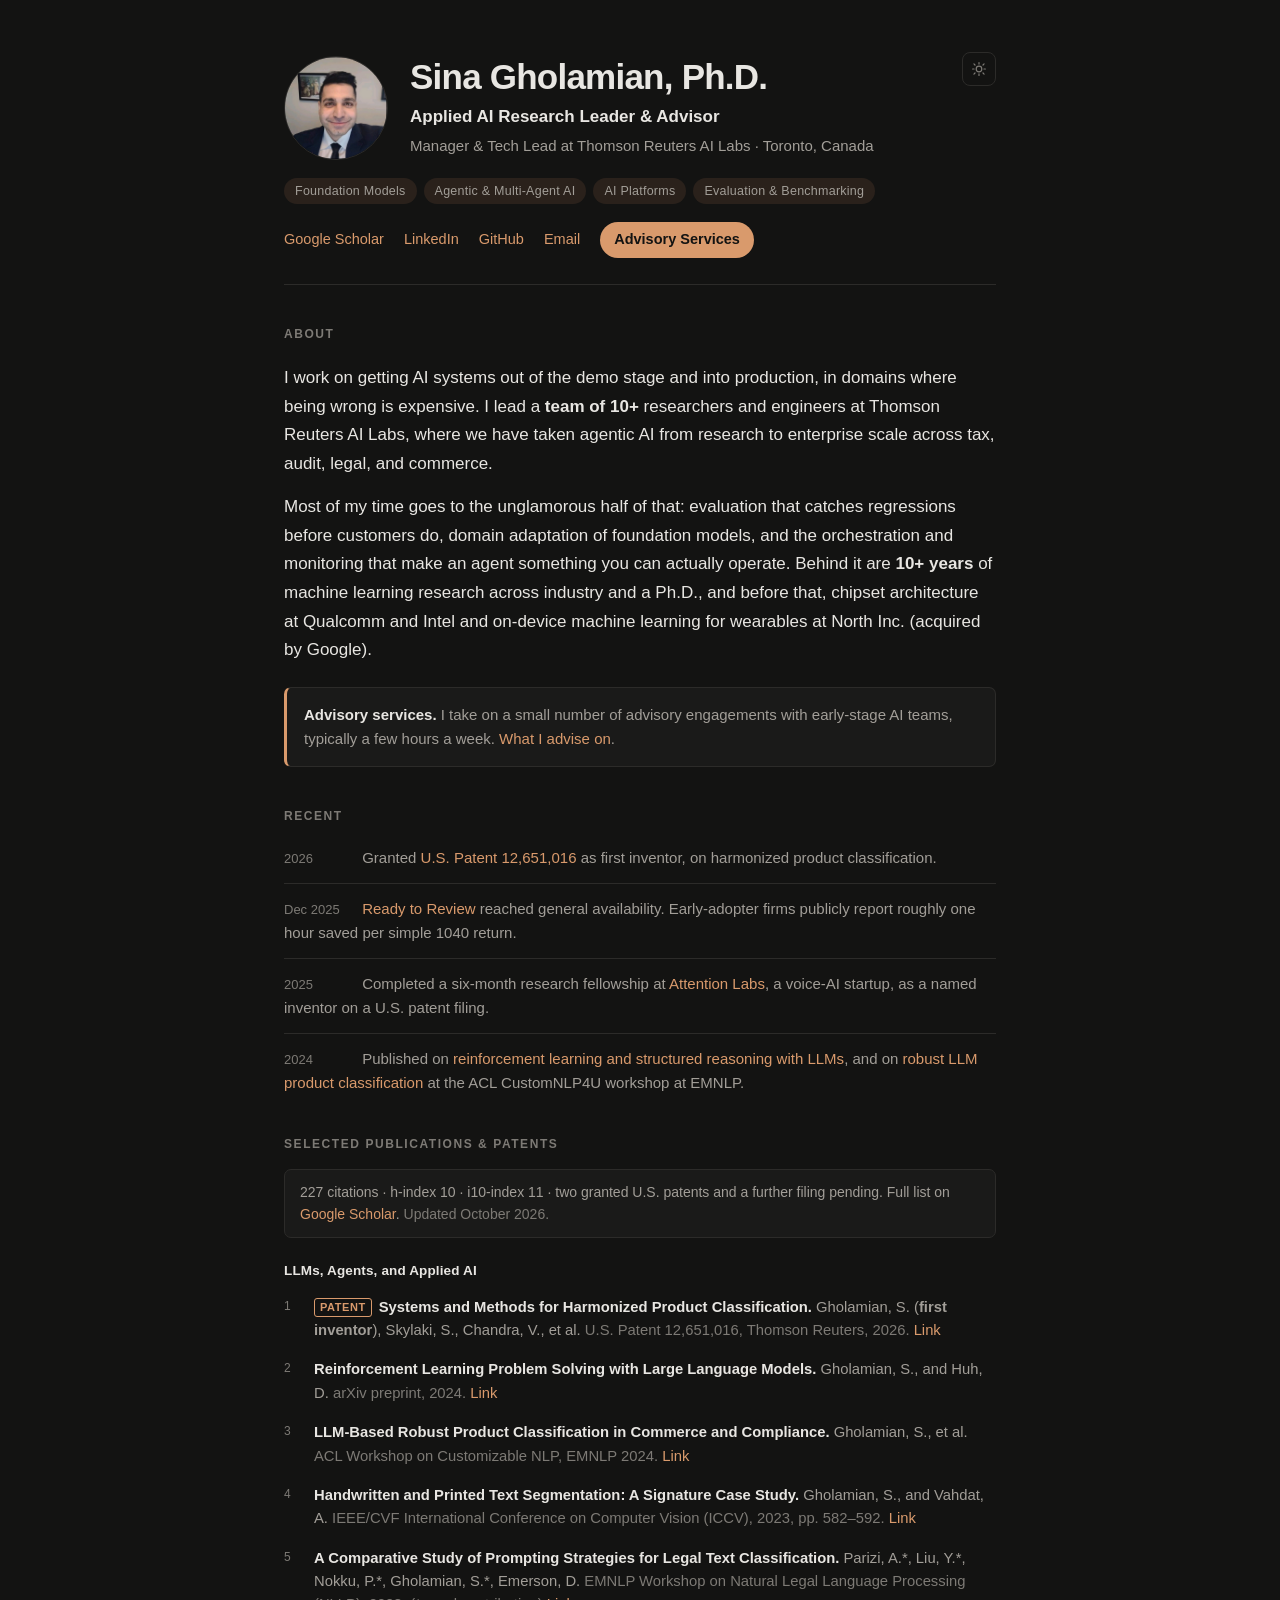
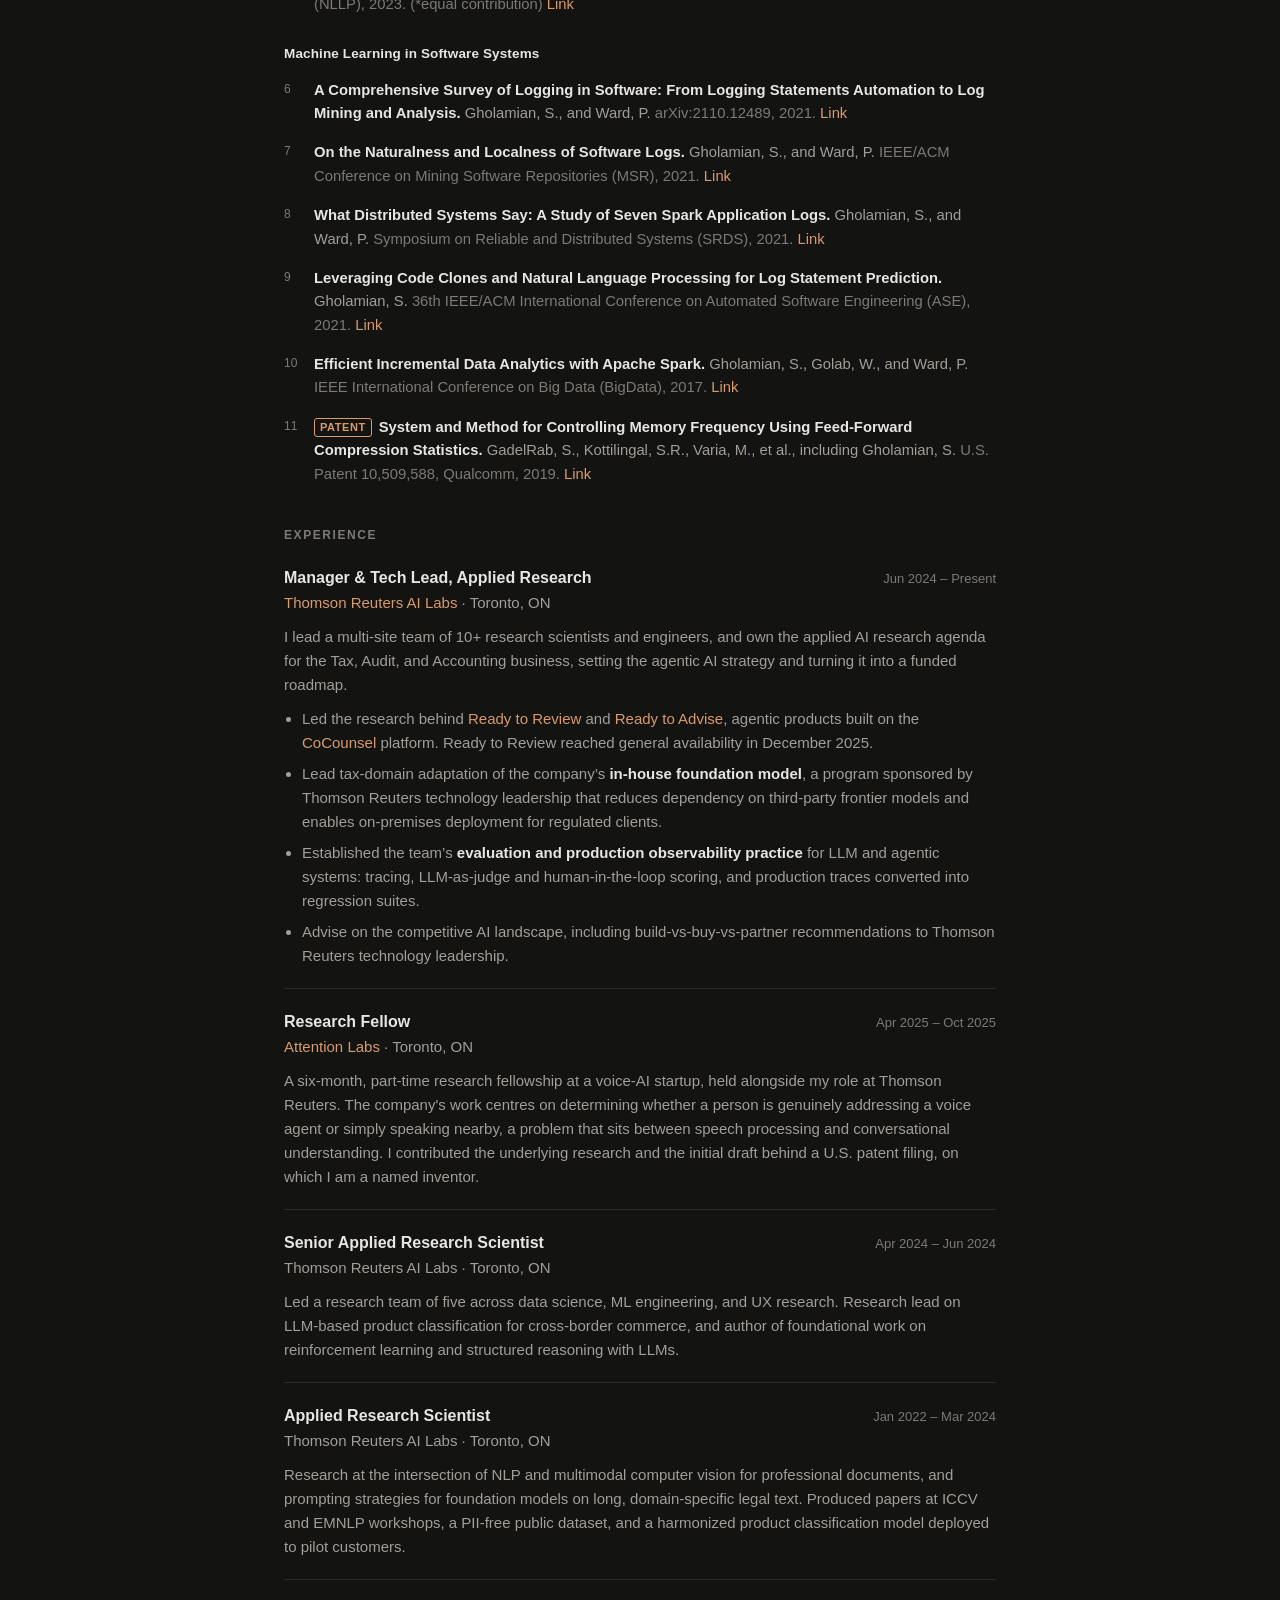
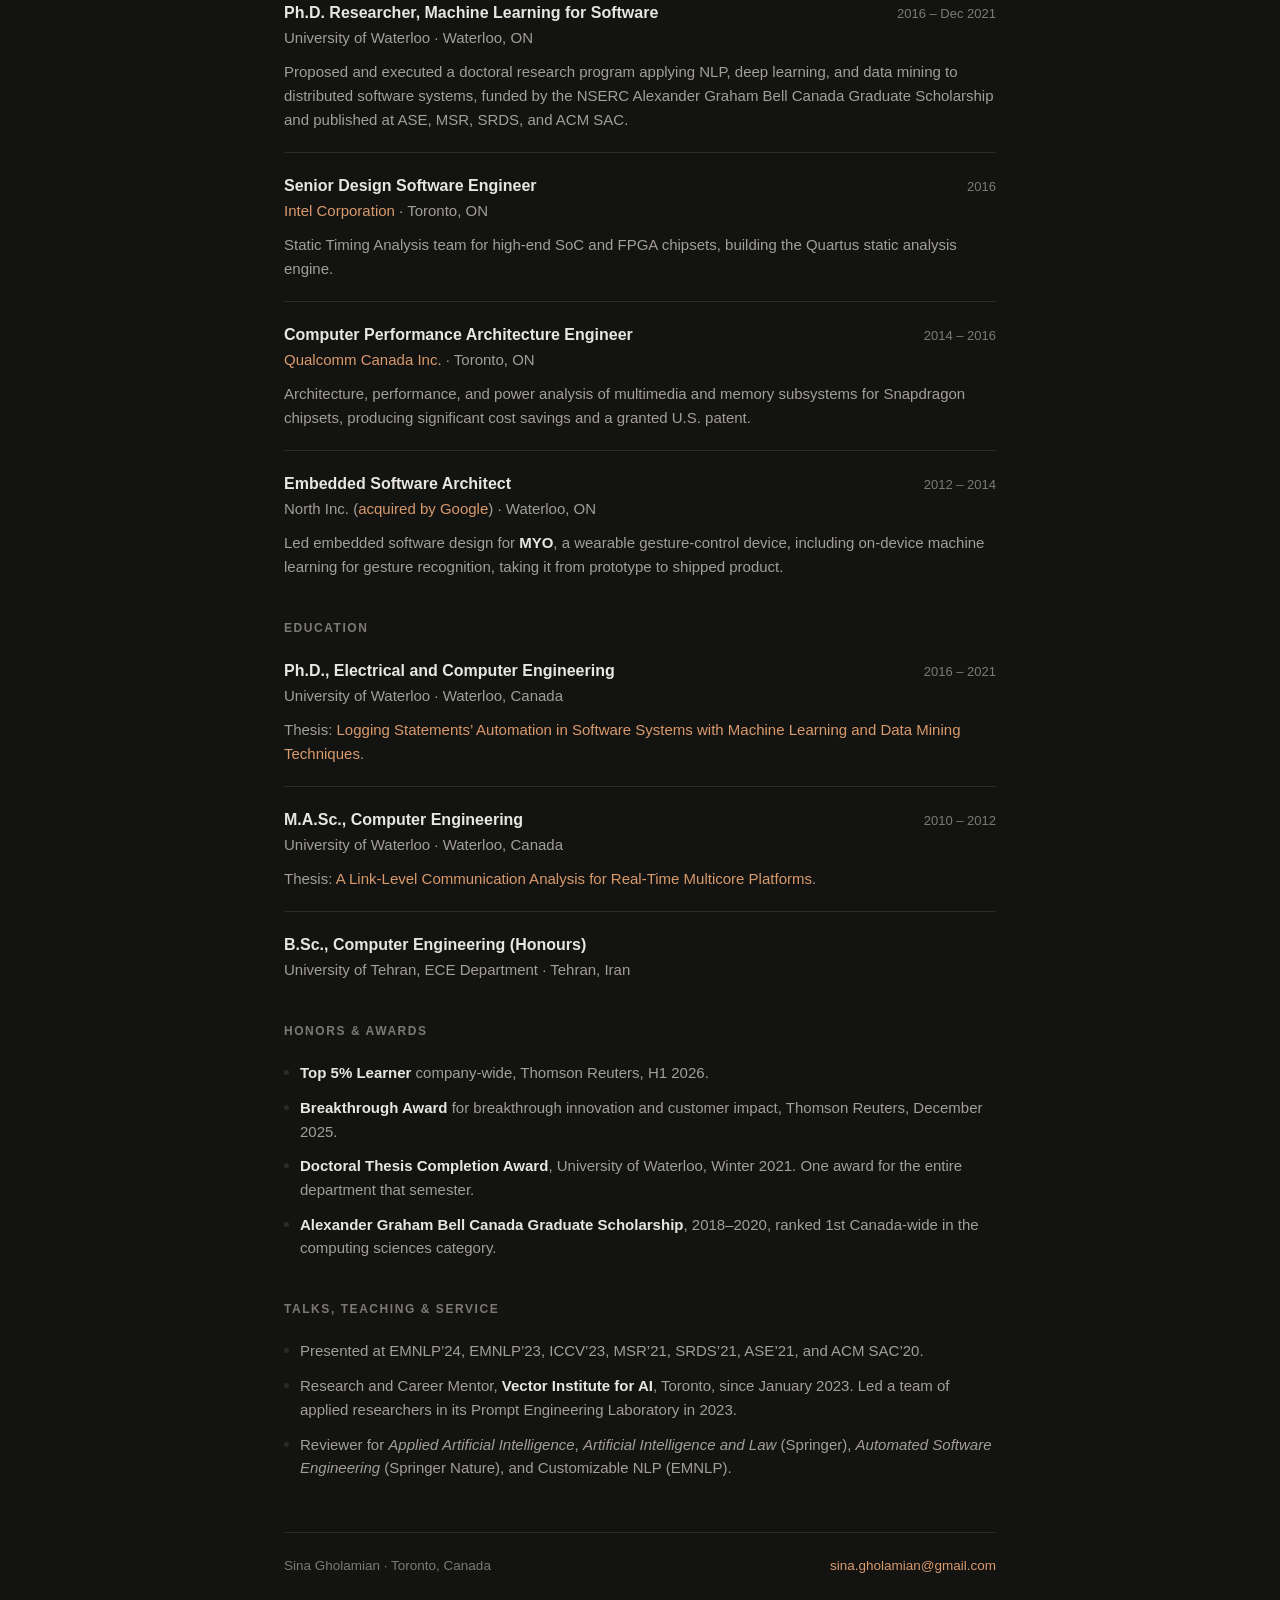
==== commit fb36eb50: "Publish site" ====
--- a/index.html
+++ b/index.html
@@ -100,7 +100,7 @@
 
 <section class="pubs-section">
   <h2>Selected Publications &amp; Patents</h2>
-  <p class="metrics"><!--SCHOLAR:START-->224 citations &middot; h-index 10 &middot; i10-index 11<!--SCHOLAR:END--> &middot; two granted U.S. patents and a further filing pending. Full list on <a href="https://scholar.google.com/citations?hl=en&amp;user=VR8ZIu4AAAAJ&amp;view_op=list_works&amp;sortby=pubdate" target="_blank" rel="noopener">Google Scholar</a>. <span class="asof">Updated October 2026.</span></p>
+  <p class="metrics"><!--SCHOLAR:START-->227 citations &middot; h-index 10 &middot; i10-index 11<!--SCHOLAR:END--> &middot; two granted U.S. patents and a further filing pending. Full list on <a href="https://scholar.google.com/citations?hl=en&amp;user=VR8ZIu4AAAAJ&amp;view_op=list_works&amp;sortby=pubdate" target="_blank" rel="noopener">Google Scholar</a>. <span class="asof">Updated October 2026.</span></p>
   <h3 class="pub-group">LLMs, Agents, and Applied AI</h3>
   <ol class="pubs">
     <li><span class="badge">Patent</span><span class="t">Systems and Methods for Harmonized Product Classification.</span> Gholamian, S. (<strong>first inventor</strong>), Skylaki, S., Chandra, V., et al. <span class="venue">U.S. Patent 12,651,016, Thomson Reuters, 2026.</span> <a href="https://patents.justia.com/patent/12651016" target="_blank" rel="noopener">Link</a></li>
@@ -110,7 +110,7 @@
     <li><span class="t">A Comparative Study of Prompting Strategies for Legal Text Classification.</span> Parizi, A.*, Liu, Y.*, Nokku, P.*, Gholamian, S.*, Emerson, D. <span class="venue">EMNLP Workshop on Natural Legal Language Processing (NLLP), 2023. (*equal contribution)</span> <a href="https://aclanthology.org/2023.nllp-1.25/" target="_blank" rel="noopener">Link</a></li>
   </ol>
 
-  <h3 class="pub-group">Software Analytics and Systems</h3>
+  <h3 class="pub-group">Machine Learning in Software Systems</h3>
   <ol class="pubs pubs-cont">
     <li><span class="t">A Comprehensive Survey of Logging in Software: From Logging Statements Automation to Log Mining and Analysis.</span> Gholamian, S., and Ward, P. <span class="venue">arXiv:2110.12489, 2021.</span> <a href="https://arxiv.org/abs/2110.12489" target="_blank" rel="noopener">Link</a></li>
     <li><span class="t">On the Naturalness and Localness of Software Logs.</span> Gholamian, S., and Ward, P. <span class="venue">IEEE/ACM Conference on Mining Software Repositories (MSR), 2021.</span> <a href="https://www.computer.org/csdl/proceedings-article/msr/2021/871000a155/1tB7jhey1Bm" target="_blank" rel="noopener">Link</a></li>
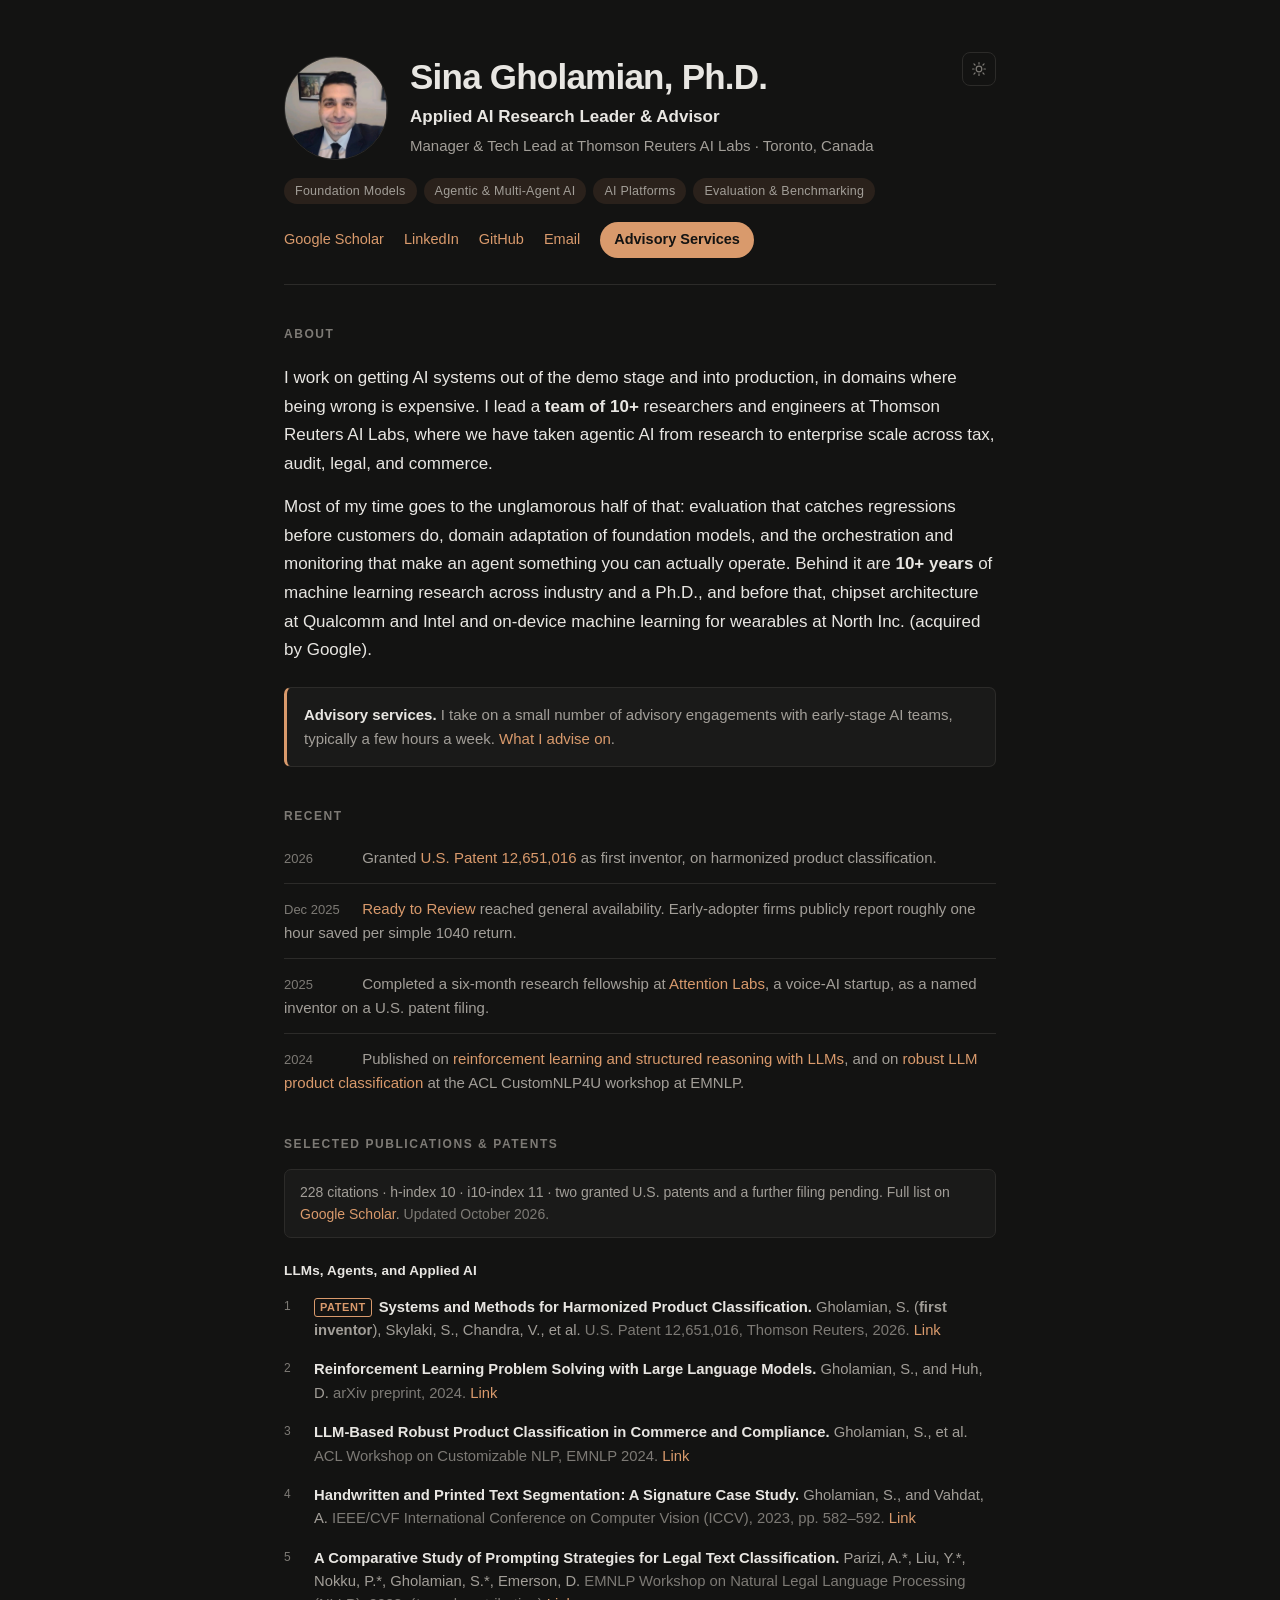
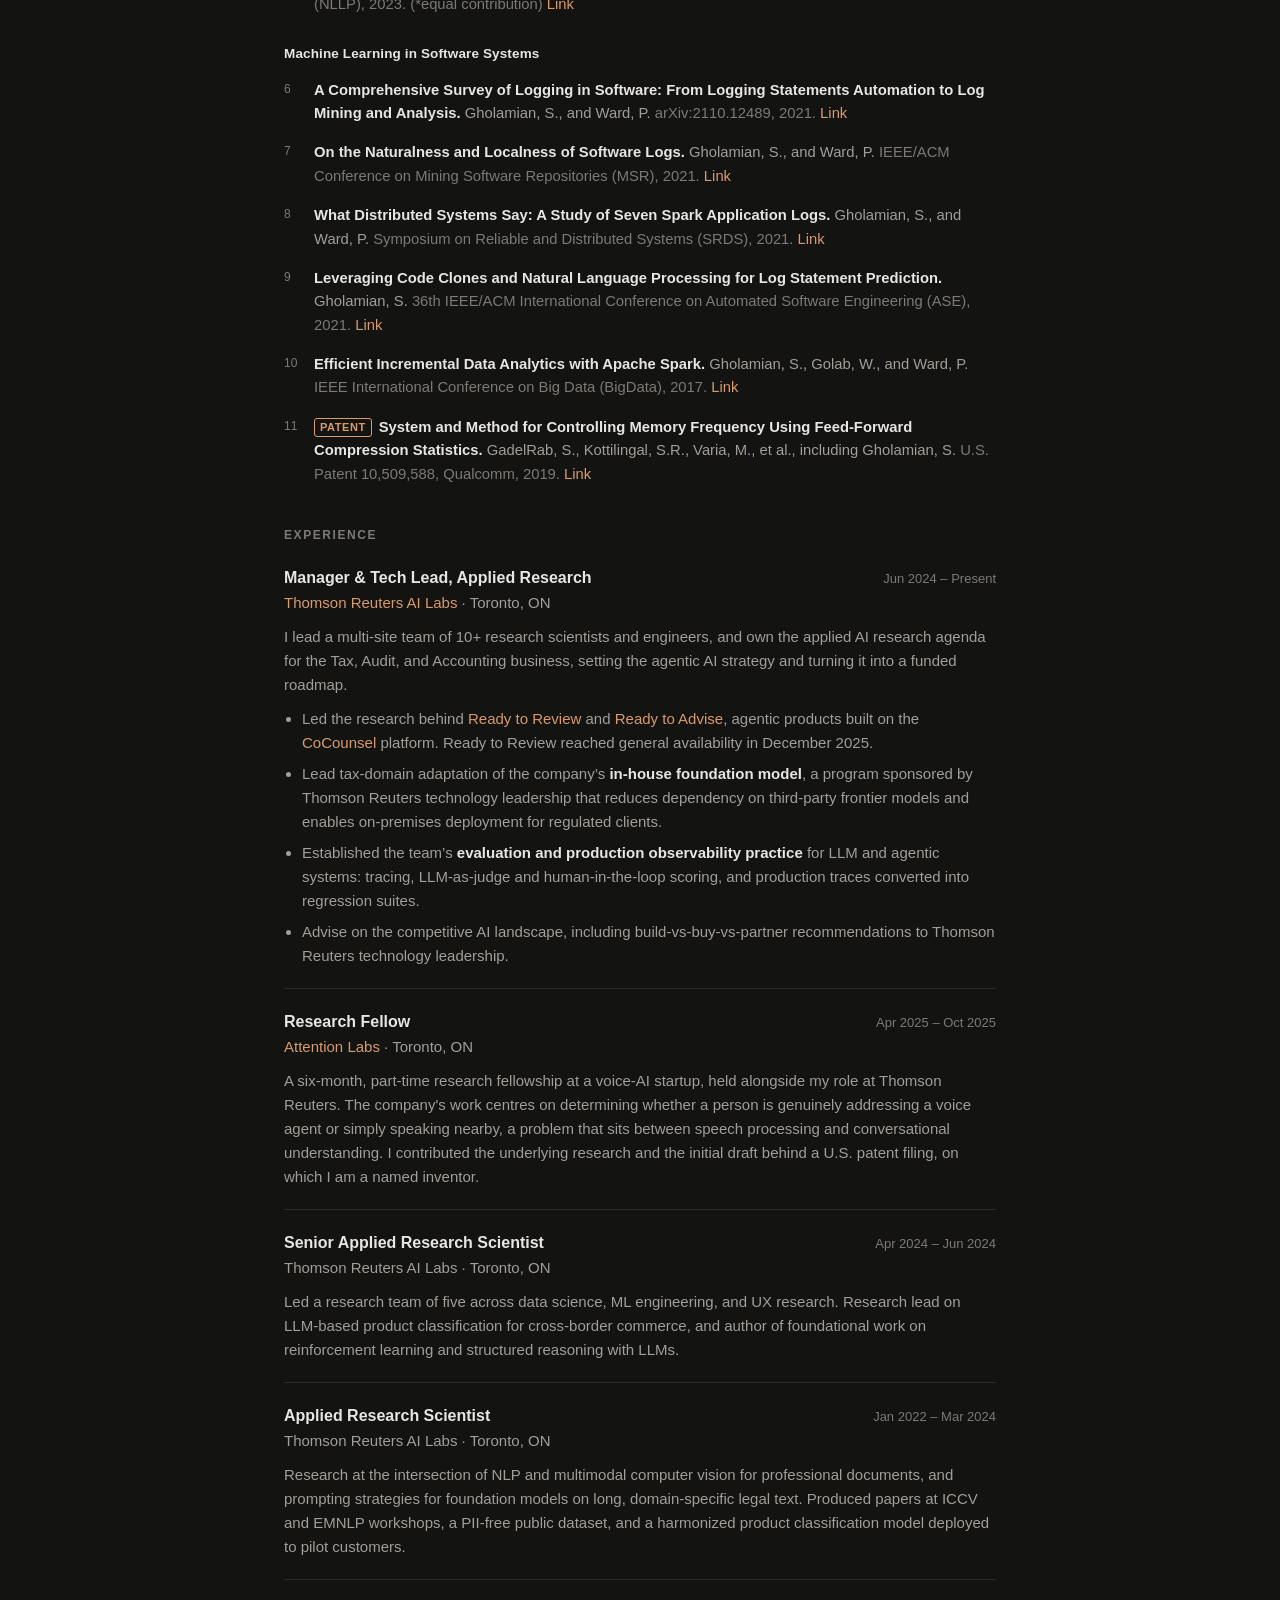
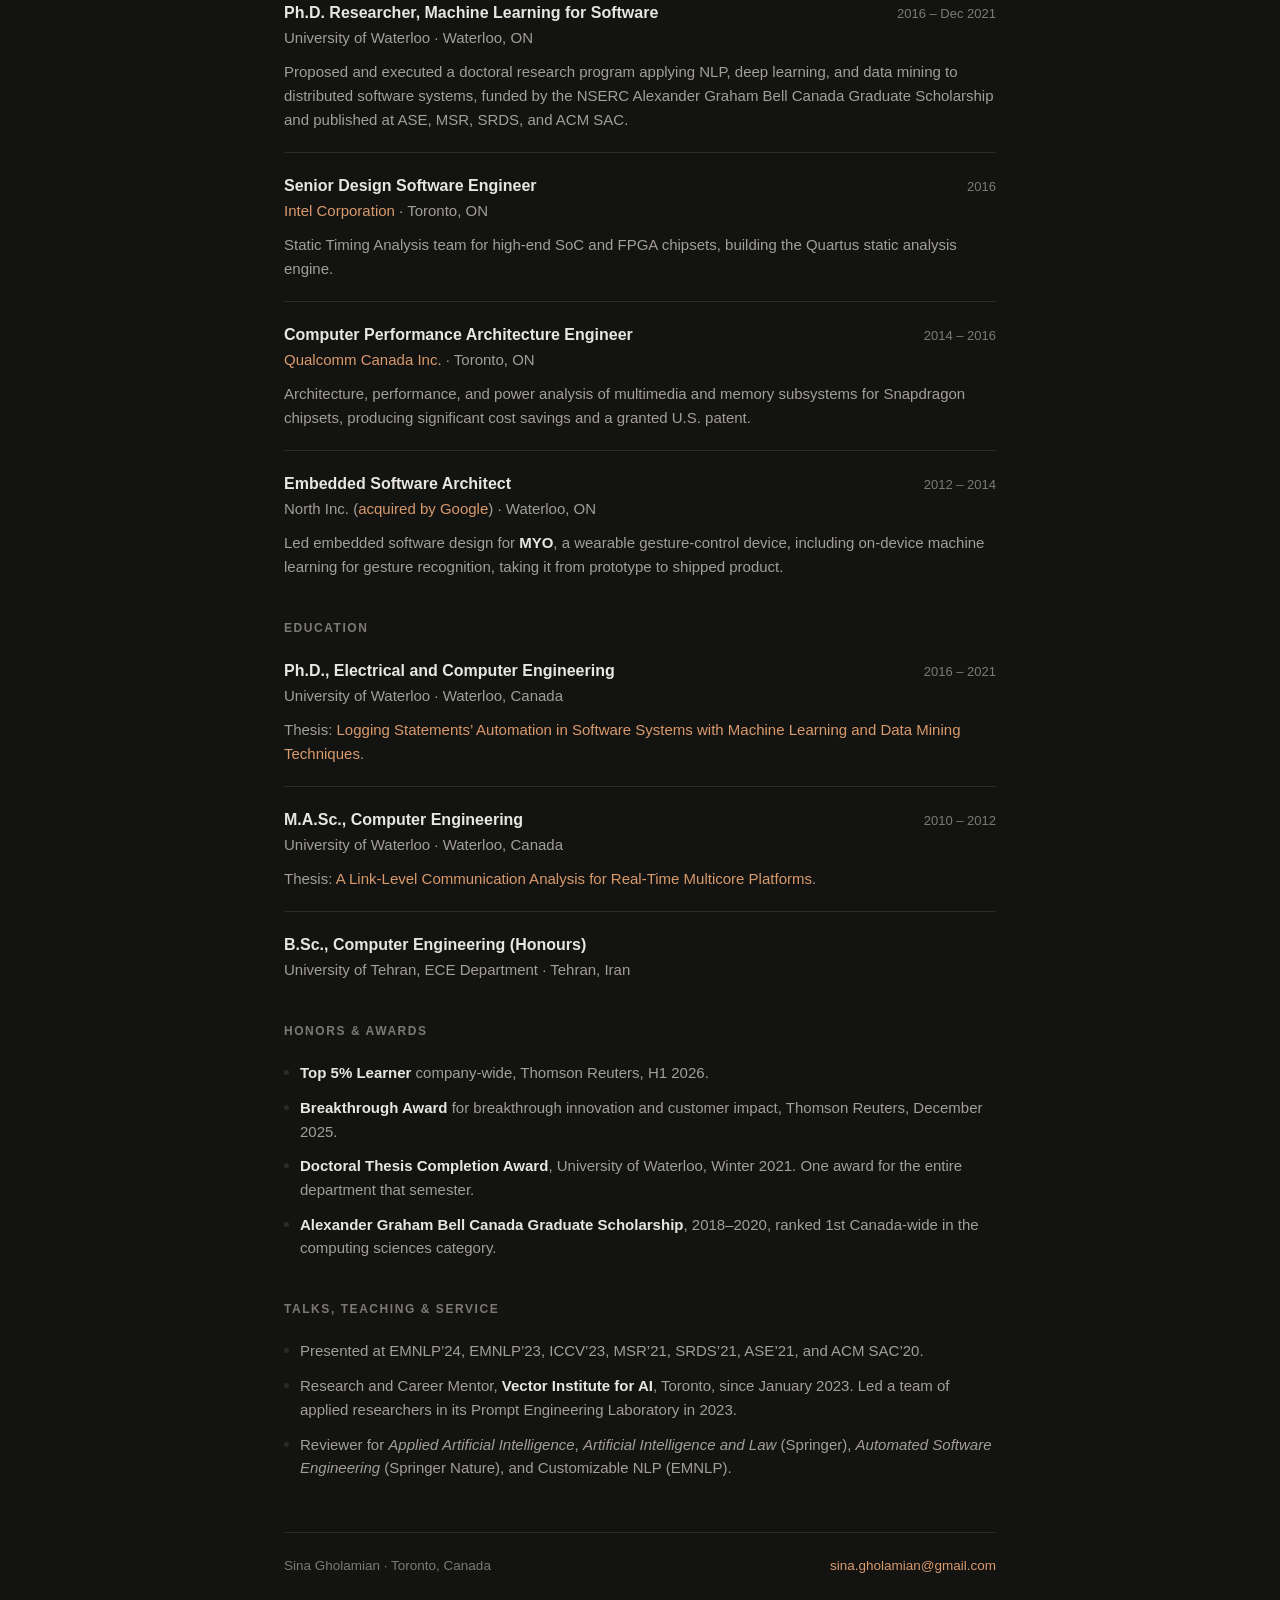
==== commit 9c1c7b8c: "Publish site" ====
--- a/index.html
+++ b/index.html
@@ -100,7 +100,7 @@
 
 <section class="pubs-section">
   <h2>Selected Publications &amp; Patents</h2>
-  <p class="metrics"><!--SCHOLAR:START-->227 citations &middot; h-index 10 &middot; i10-index 11<!--SCHOLAR:END--> &middot; two granted U.S. patents and a further filing pending. Full list on <a href="https://scholar.google.com/citations?hl=en&amp;user=VR8ZIu4AAAAJ&amp;view_op=list_works&amp;sortby=pubdate" target="_blank" rel="noopener">Google Scholar</a>. <span class="asof">Updated October 2026.</span></p>
+  <p class="metrics"><!--SCHOLAR:START-->228 citations &middot; h-index 10 &middot; i10-index 11<!--SCHOLAR:END--> &middot; two granted U.S. patents and a further filing pending. Full list on <a href="https://scholar.google.com/citations?hl=en&amp;user=VR8ZIu4AAAAJ&amp;view_op=list_works&amp;sortby=pubdate" target="_blank" rel="noopener">Google Scholar</a>. <span class="asof">Updated October 2026.</span></p>
   <h3 class="pub-group">LLMs, Agents, and Applied AI</h3>
   <ol class="pubs">
     <li><span class="badge">Patent</span><span class="t">Systems and Methods for Harmonized Product Classification.</span> Gholamian, S. (<strong>first inventor</strong>), Skylaki, S., Chandra, V., et al. <span class="venue">U.S. Patent 12,651,016, Thomson Reuters, 2026.</span> <a href="https://patents.justia.com/patent/12651016" target="_blank" rel="noopener">Link</a></li>
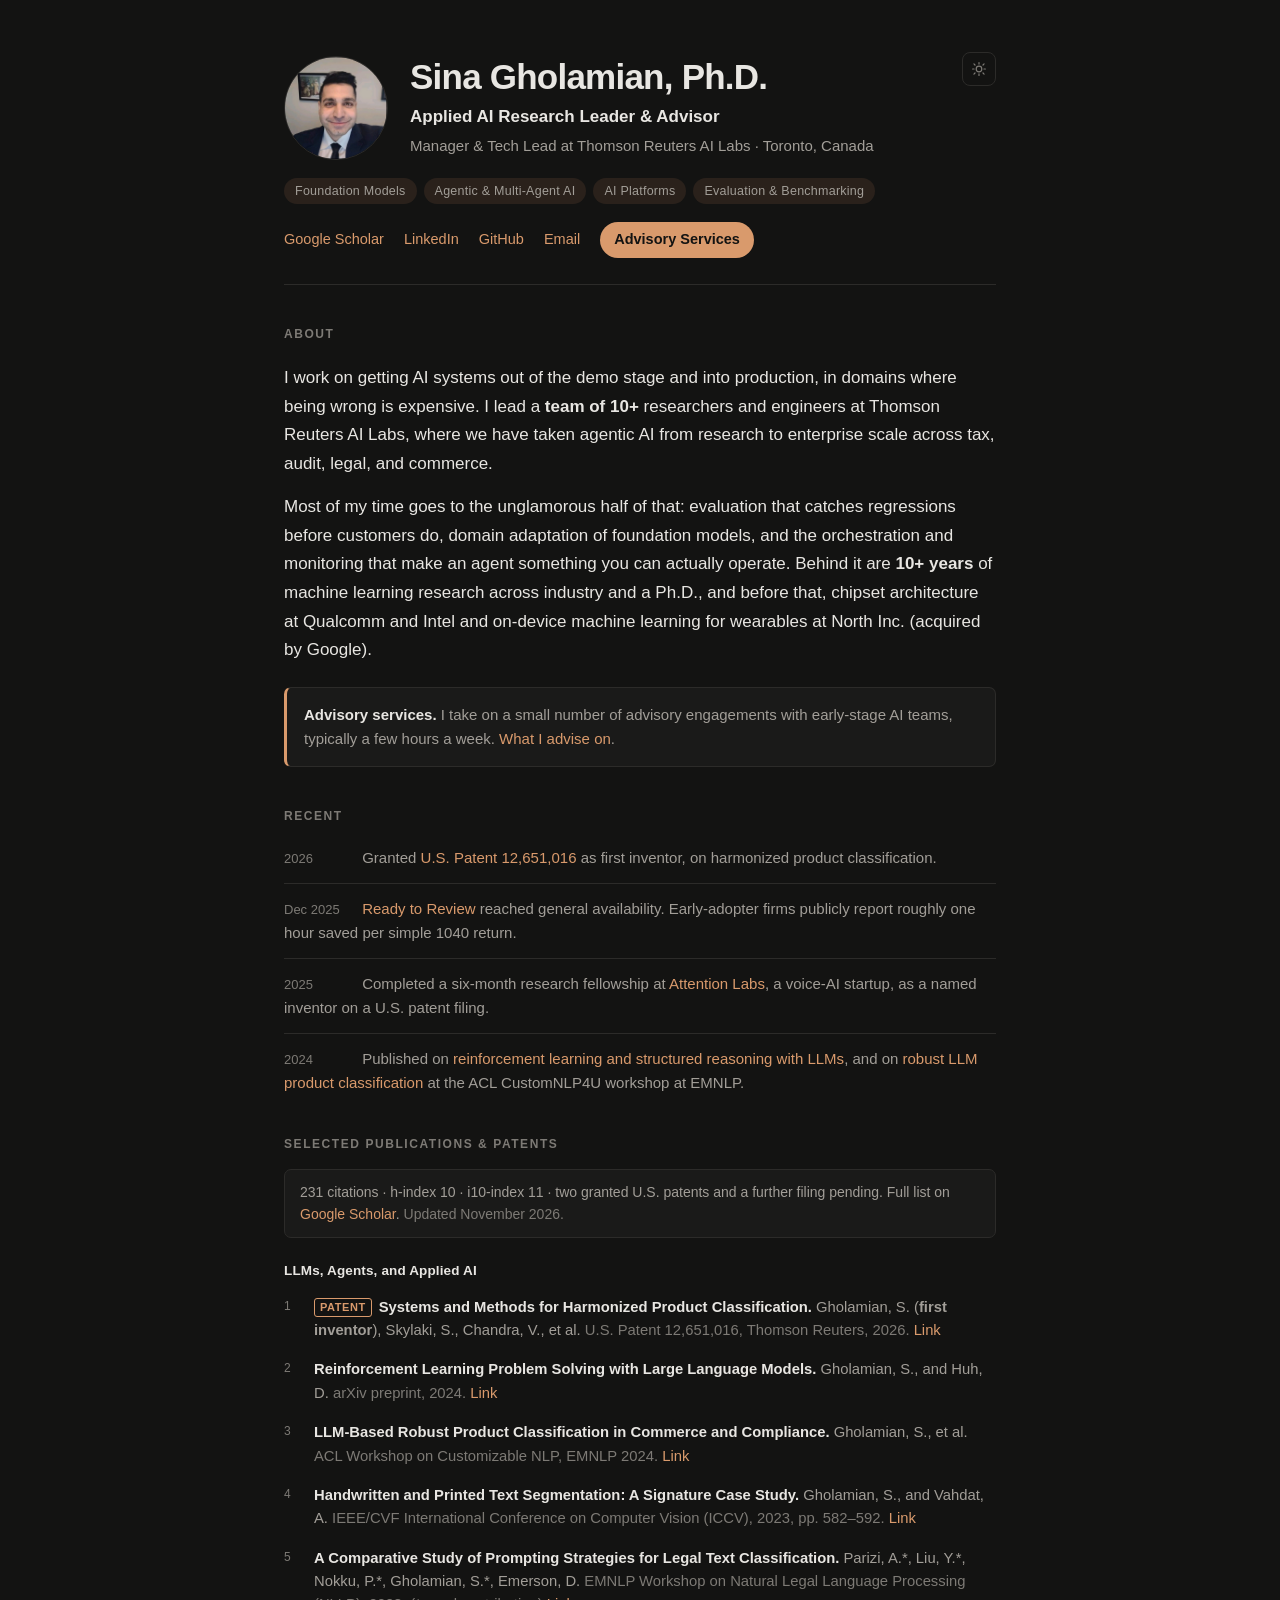
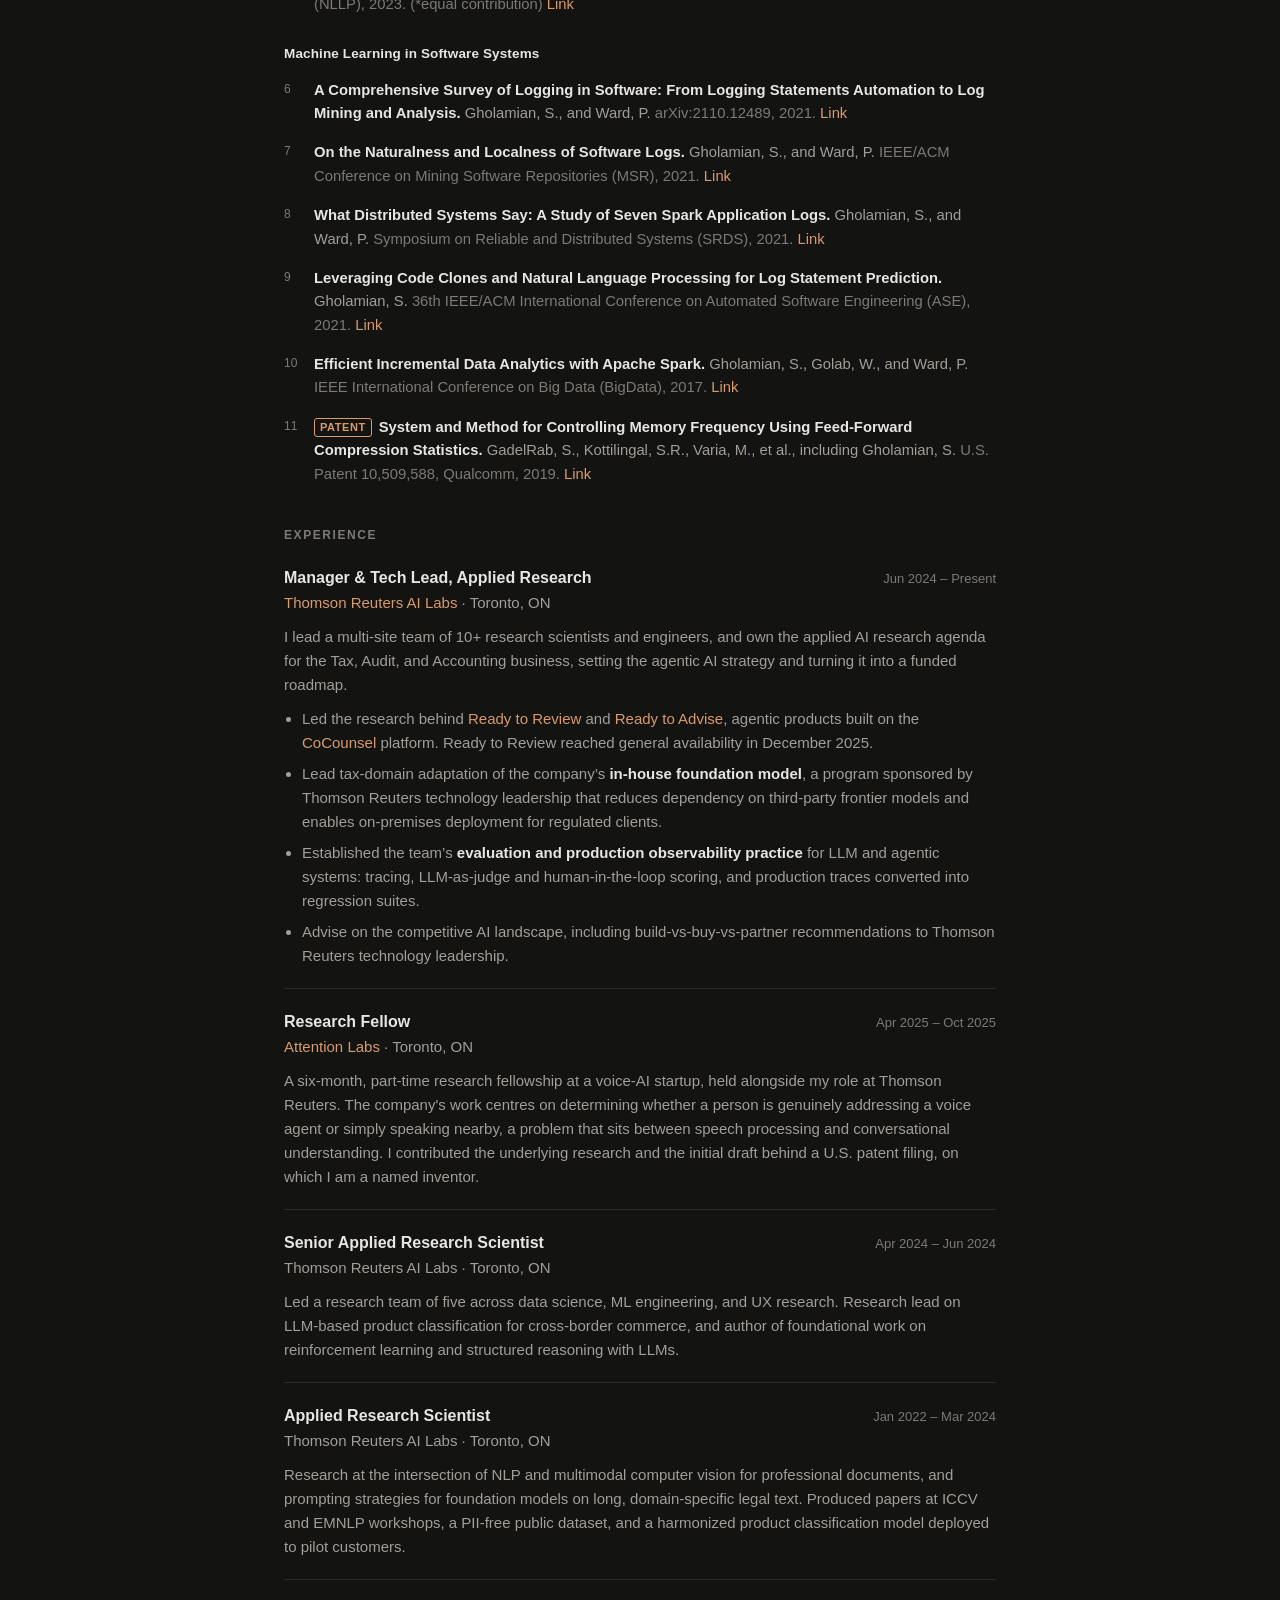
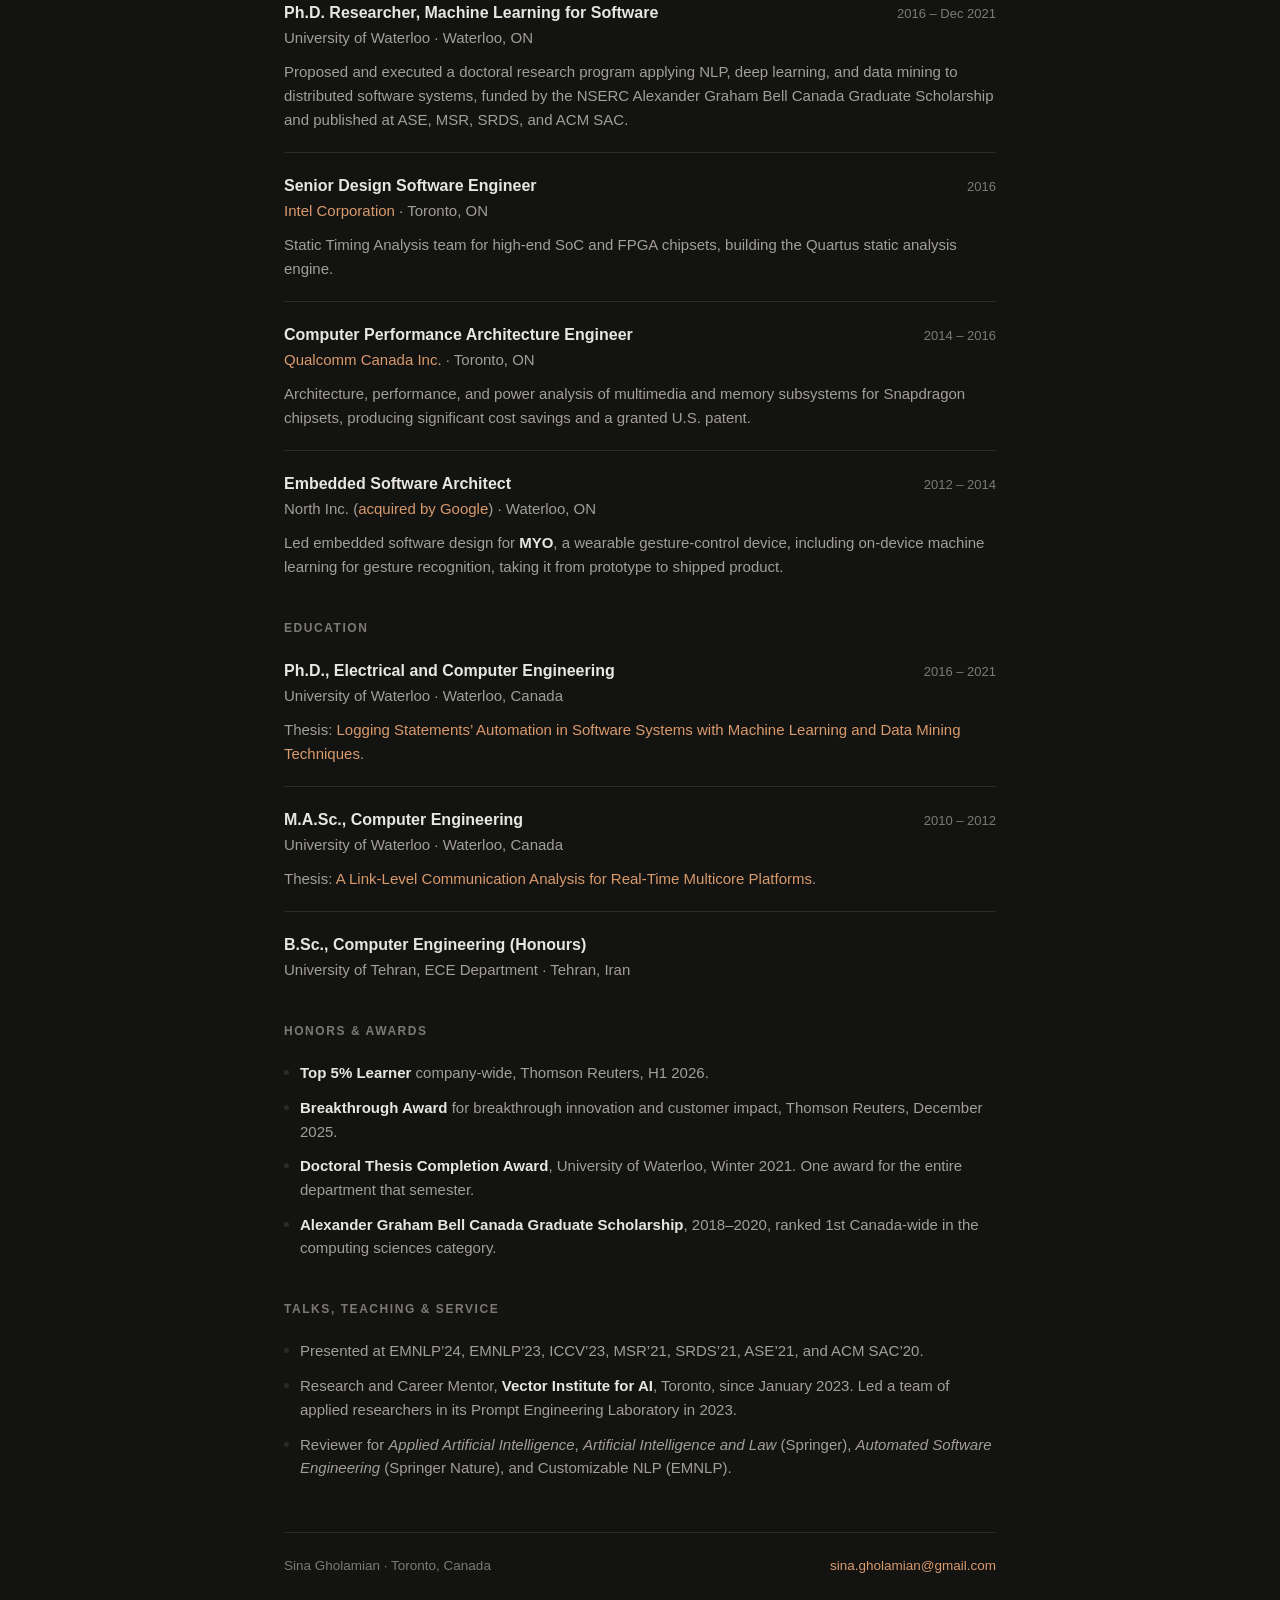
==== commit 23f2c73b: "Publish site" ====
--- a/index.html
+++ b/index.html
@@ -100,7 +100,7 @@
 
 <section class="pubs-section">
   <h2>Selected Publications &amp; Patents</h2>
-  <p class="metrics"><!--SCHOLAR:START-->228 citations &middot; h-index 10 &middot; i10-index 11<!--SCHOLAR:END--> &middot; two granted U.S. patents and a further filing pending. Full list on <a href="https://scholar.google.com/citations?hl=en&amp;user=VR8ZIu4AAAAJ&amp;view_op=list_works&amp;sortby=pubdate" target="_blank" rel="noopener">Google Scholar</a>. <span class="asof">Updated October 2026.</span></p>
+  <p class="metrics"><!--SCHOLAR:START-->231 citations &middot; h-index 10 &middot; i10-index 11<!--SCHOLAR:END--> &middot; two granted U.S. patents and a further filing pending. Full list on <a href="https://scholar.google.com/citations?hl=en&amp;user=VR8ZIu4AAAAJ&amp;view_op=list_works&amp;sortby=pubdate" target="_blank" rel="noopener">Google Scholar</a>. <span class="asof">Updated November 2026.</span></p>
   <h3 class="pub-group">LLMs, Agents, and Applied AI</h3>
   <ol class="pubs">
     <li><span class="badge">Patent</span><span class="t">Systems and Methods for Harmonized Product Classification.</span> Gholamian, S. (<strong>first inventor</strong>), Skylaki, S., Chandra, V., et al. <span class="venue">U.S. Patent 12,651,016, Thomson Reuters, 2026.</span> <a href="https://patents.justia.com/patent/12651016" target="_blank" rel="noopener">Link</a></li>
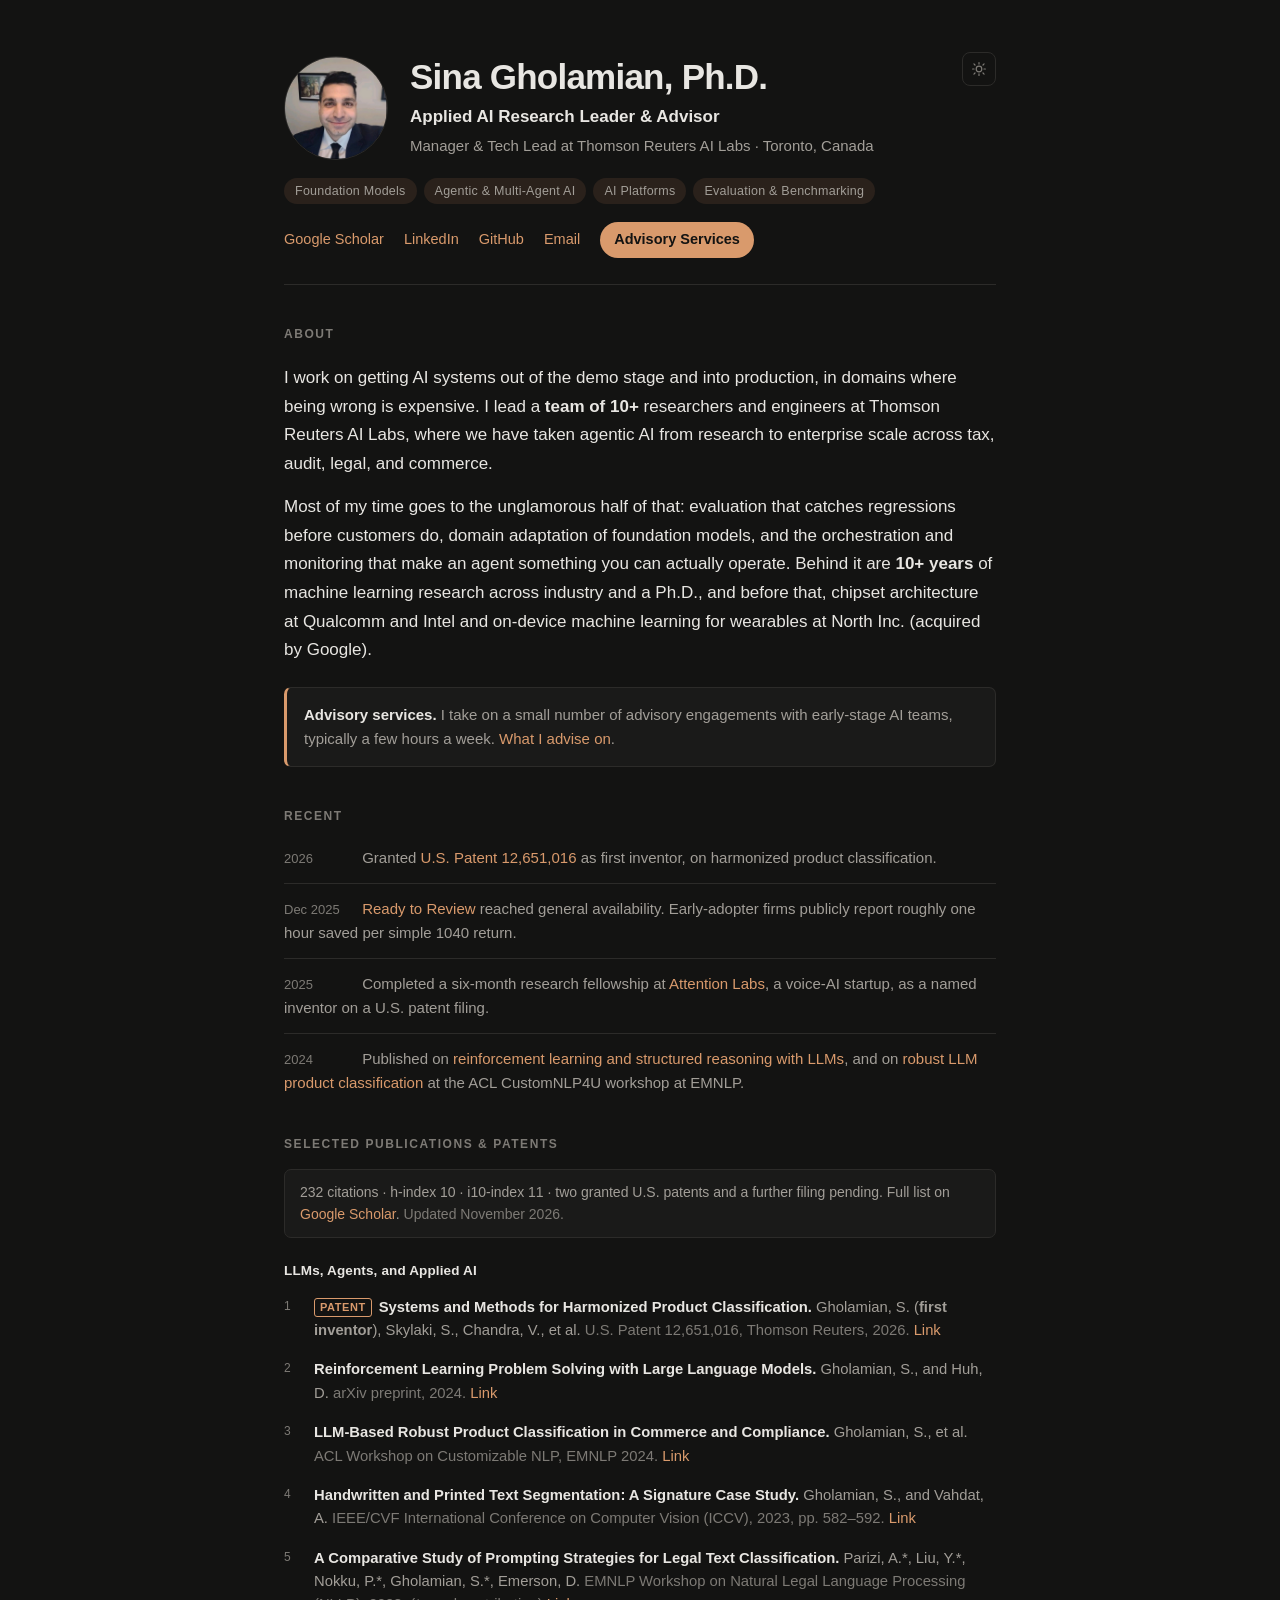
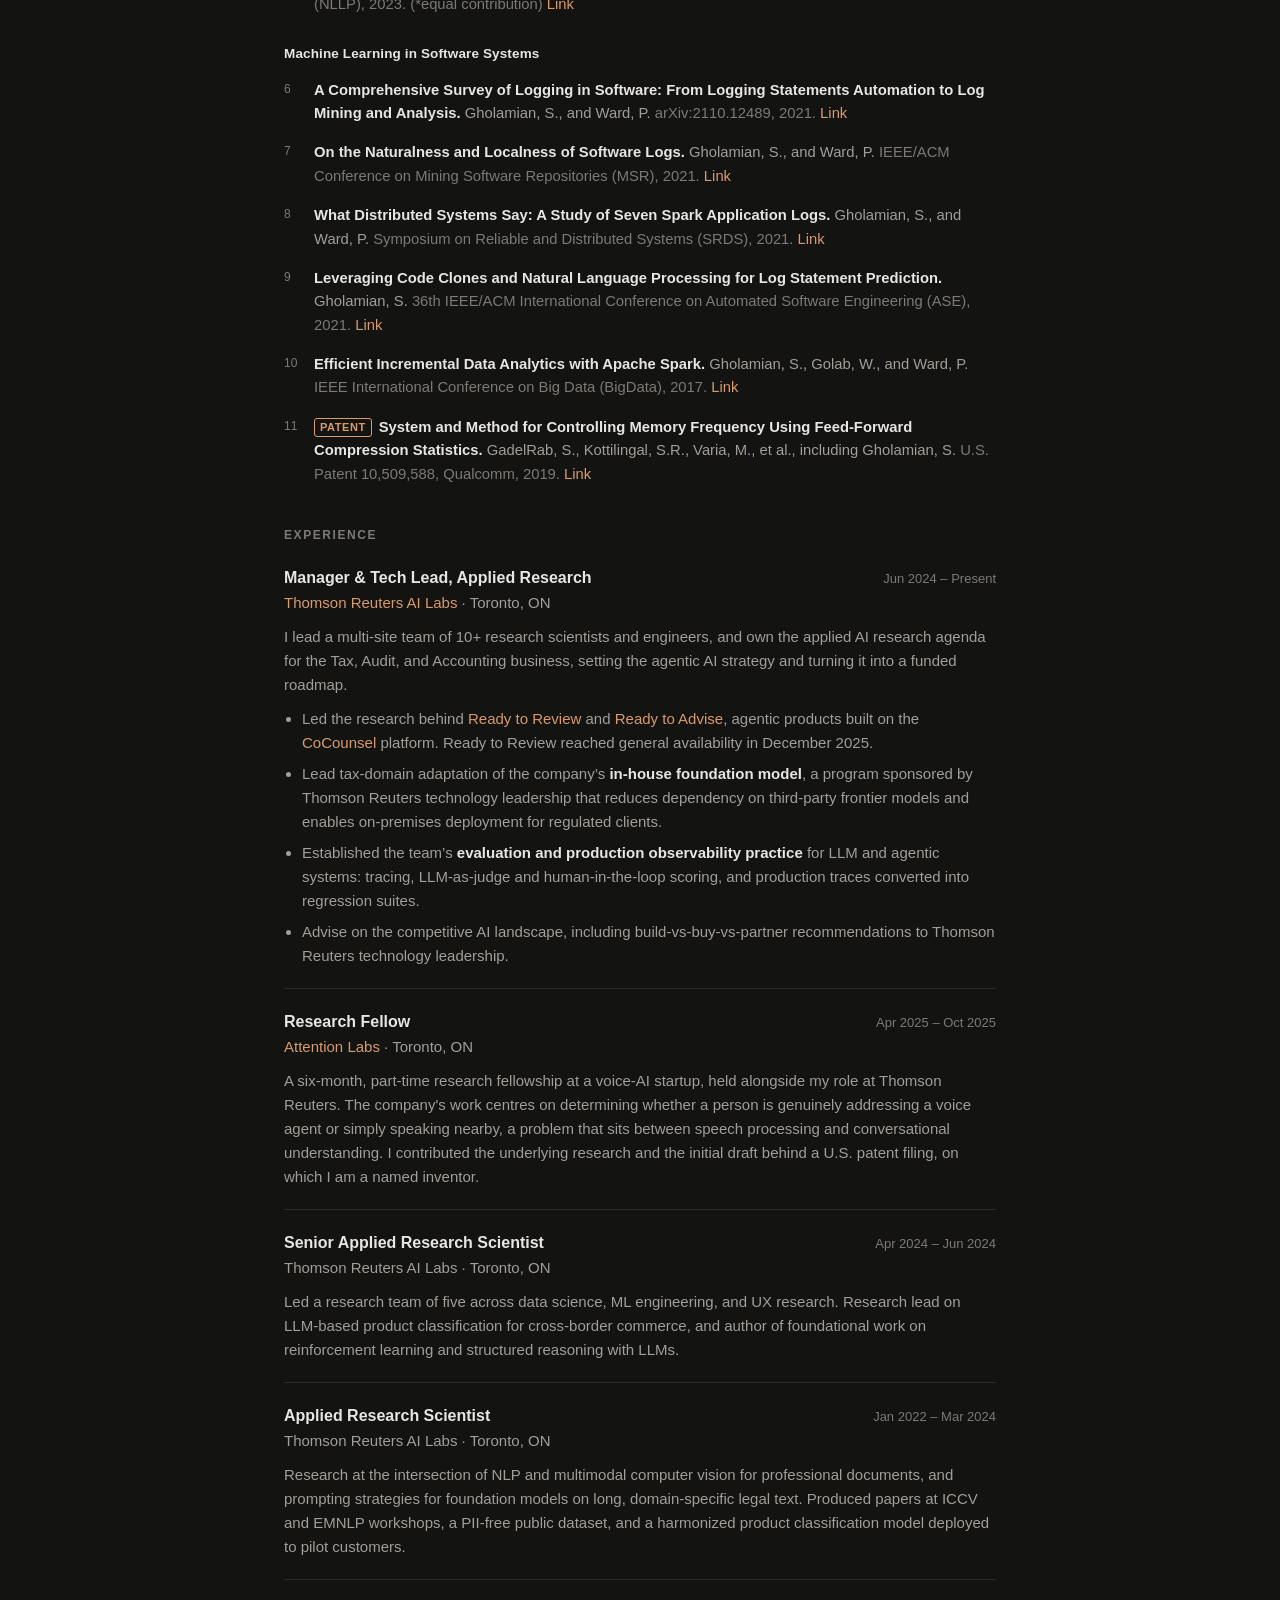
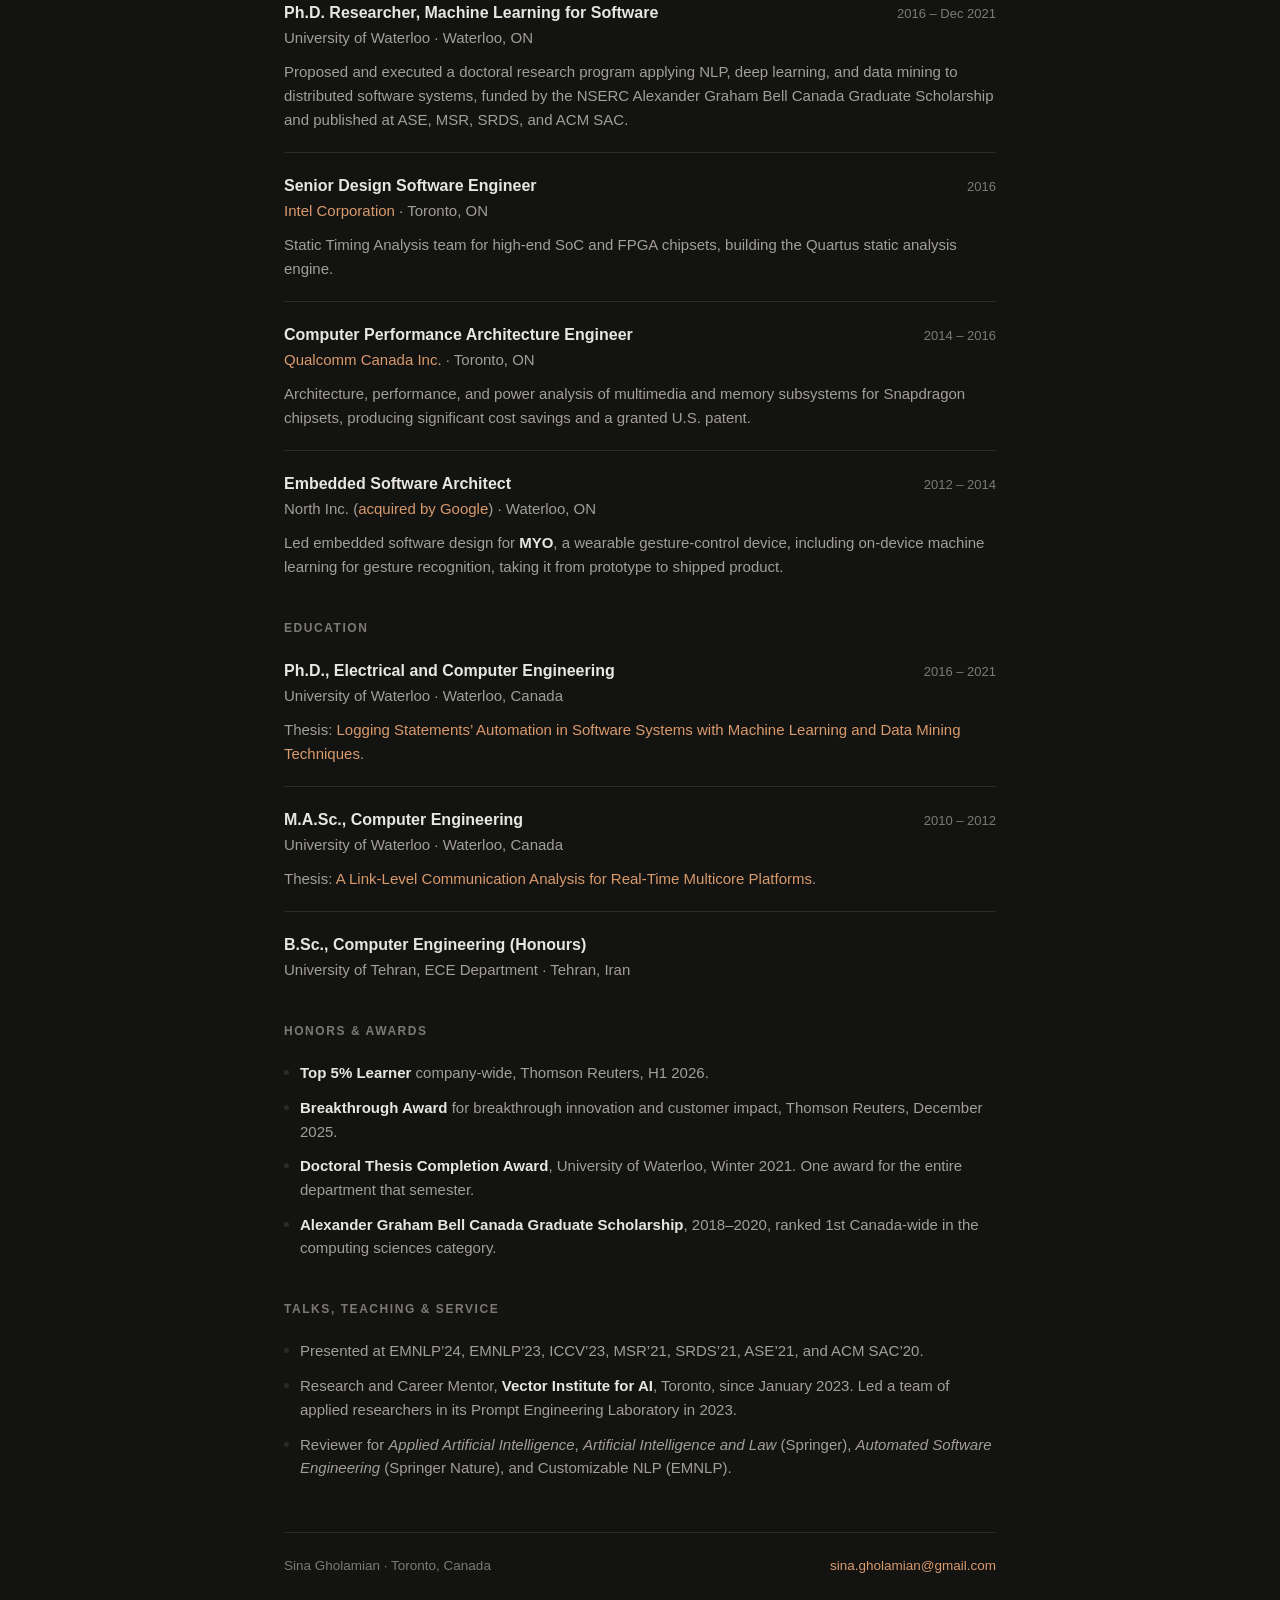
==== commit b8d889d9: "Publish site" ====
--- a/index.html
+++ b/index.html
@@ -100,7 +100,7 @@
 
 <section class="pubs-section">
   <h2>Selected Publications &amp; Patents</h2>
-  <p class="metrics"><!--SCHOLAR:START-->231 citations &middot; h-index 10 &middot; i10-index 11<!--SCHOLAR:END--> &middot; two granted U.S. patents and a further filing pending. Full list on <a href="https://scholar.google.com/citations?hl=en&amp;user=VR8ZIu4AAAAJ&amp;view_op=list_works&amp;sortby=pubdate" target="_blank" rel="noopener">Google Scholar</a>. <span class="asof">Updated November 2026.</span></p>
+  <p class="metrics"><!--SCHOLAR:START-->232 citations &middot; h-index 10 &middot; i10-index 11<!--SCHOLAR:END--> &middot; two granted U.S. patents and a further filing pending. Full list on <a href="https://scholar.google.com/citations?hl=en&amp;user=VR8ZIu4AAAAJ&amp;view_op=list_works&amp;sortby=pubdate" target="_blank" rel="noopener">Google Scholar</a>. <span class="asof">Updated November 2026.</span></p>
   <h3 class="pub-group">LLMs, Agents, and Applied AI</h3>
   <ol class="pubs">
     <li><span class="badge">Patent</span><span class="t">Systems and Methods for Harmonized Product Classification.</span> Gholamian, S. (<strong>first inventor</strong>), Skylaki, S., Chandra, V., et al. <span class="venue">U.S. Patent 12,651,016, Thomson Reuters, 2026.</span> <a href="https://patents.justia.com/patent/12651016" target="_blank" rel="noopener">Link</a></li>
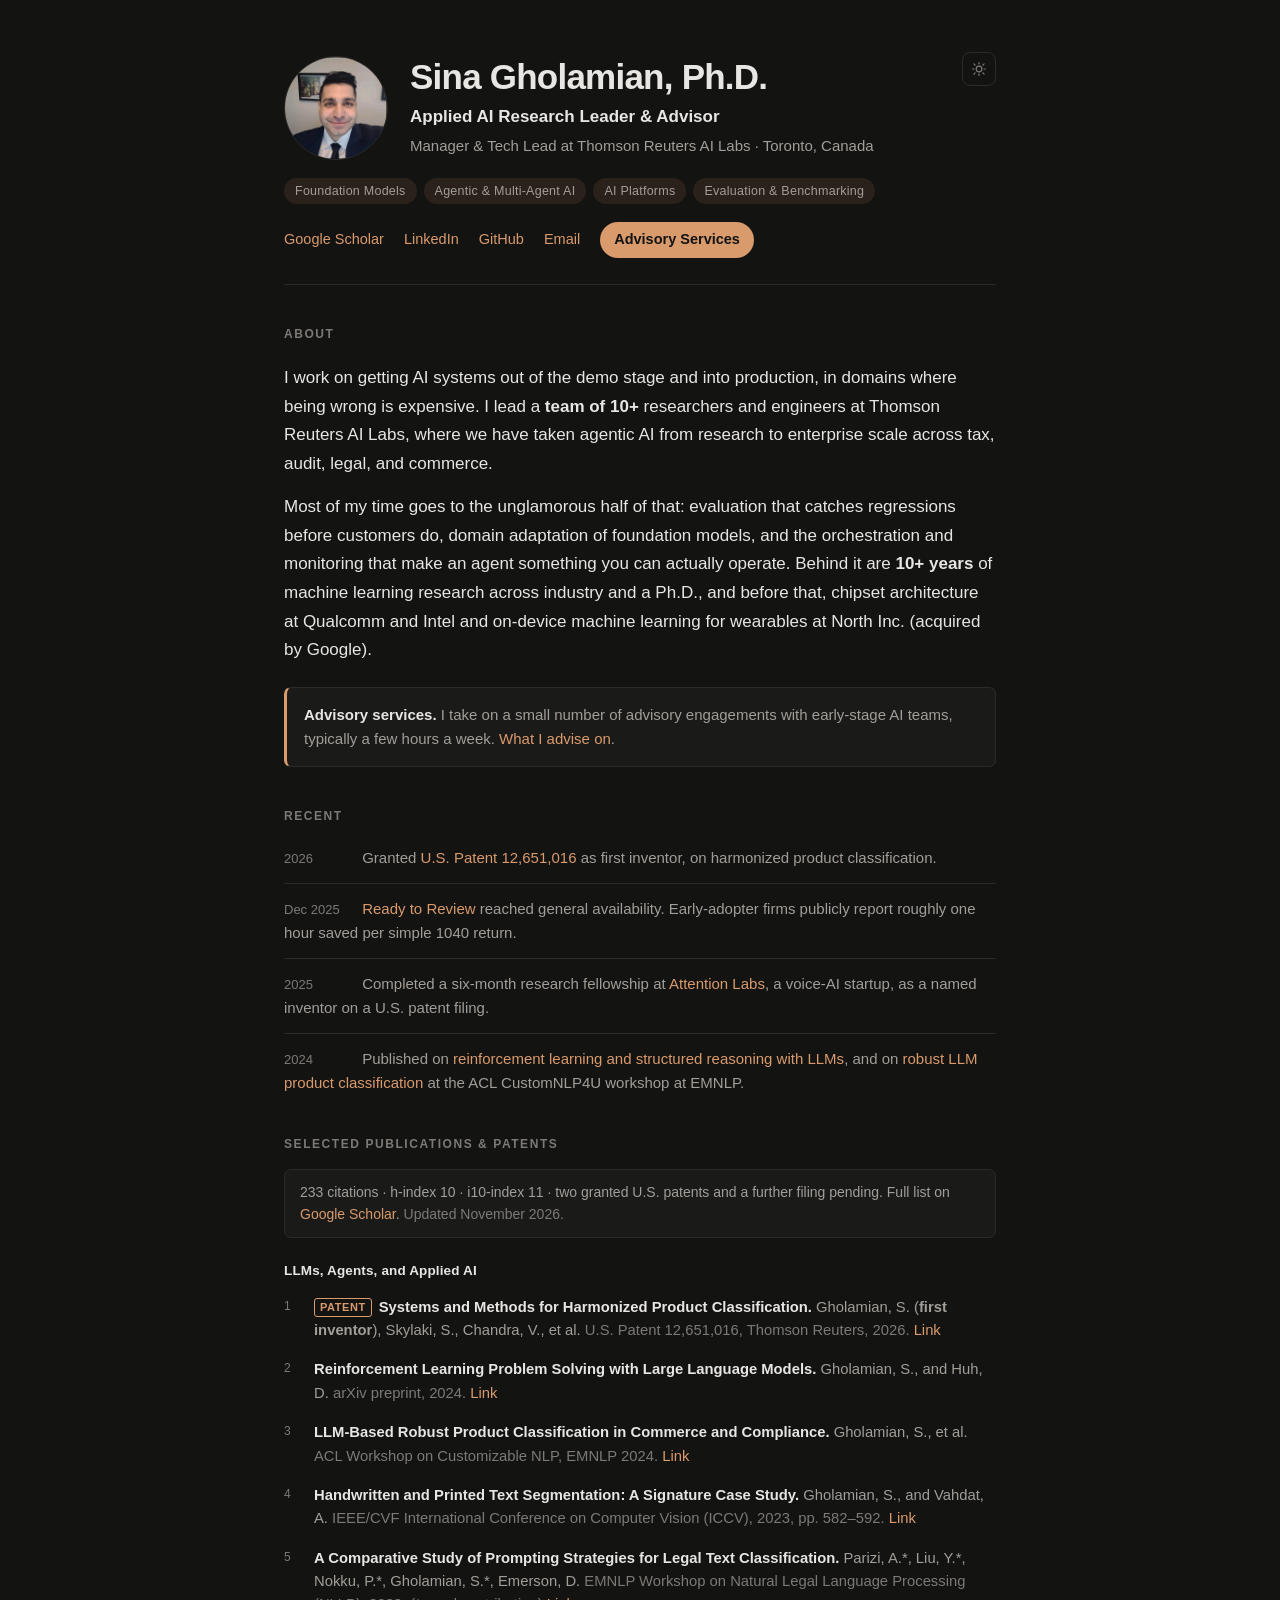
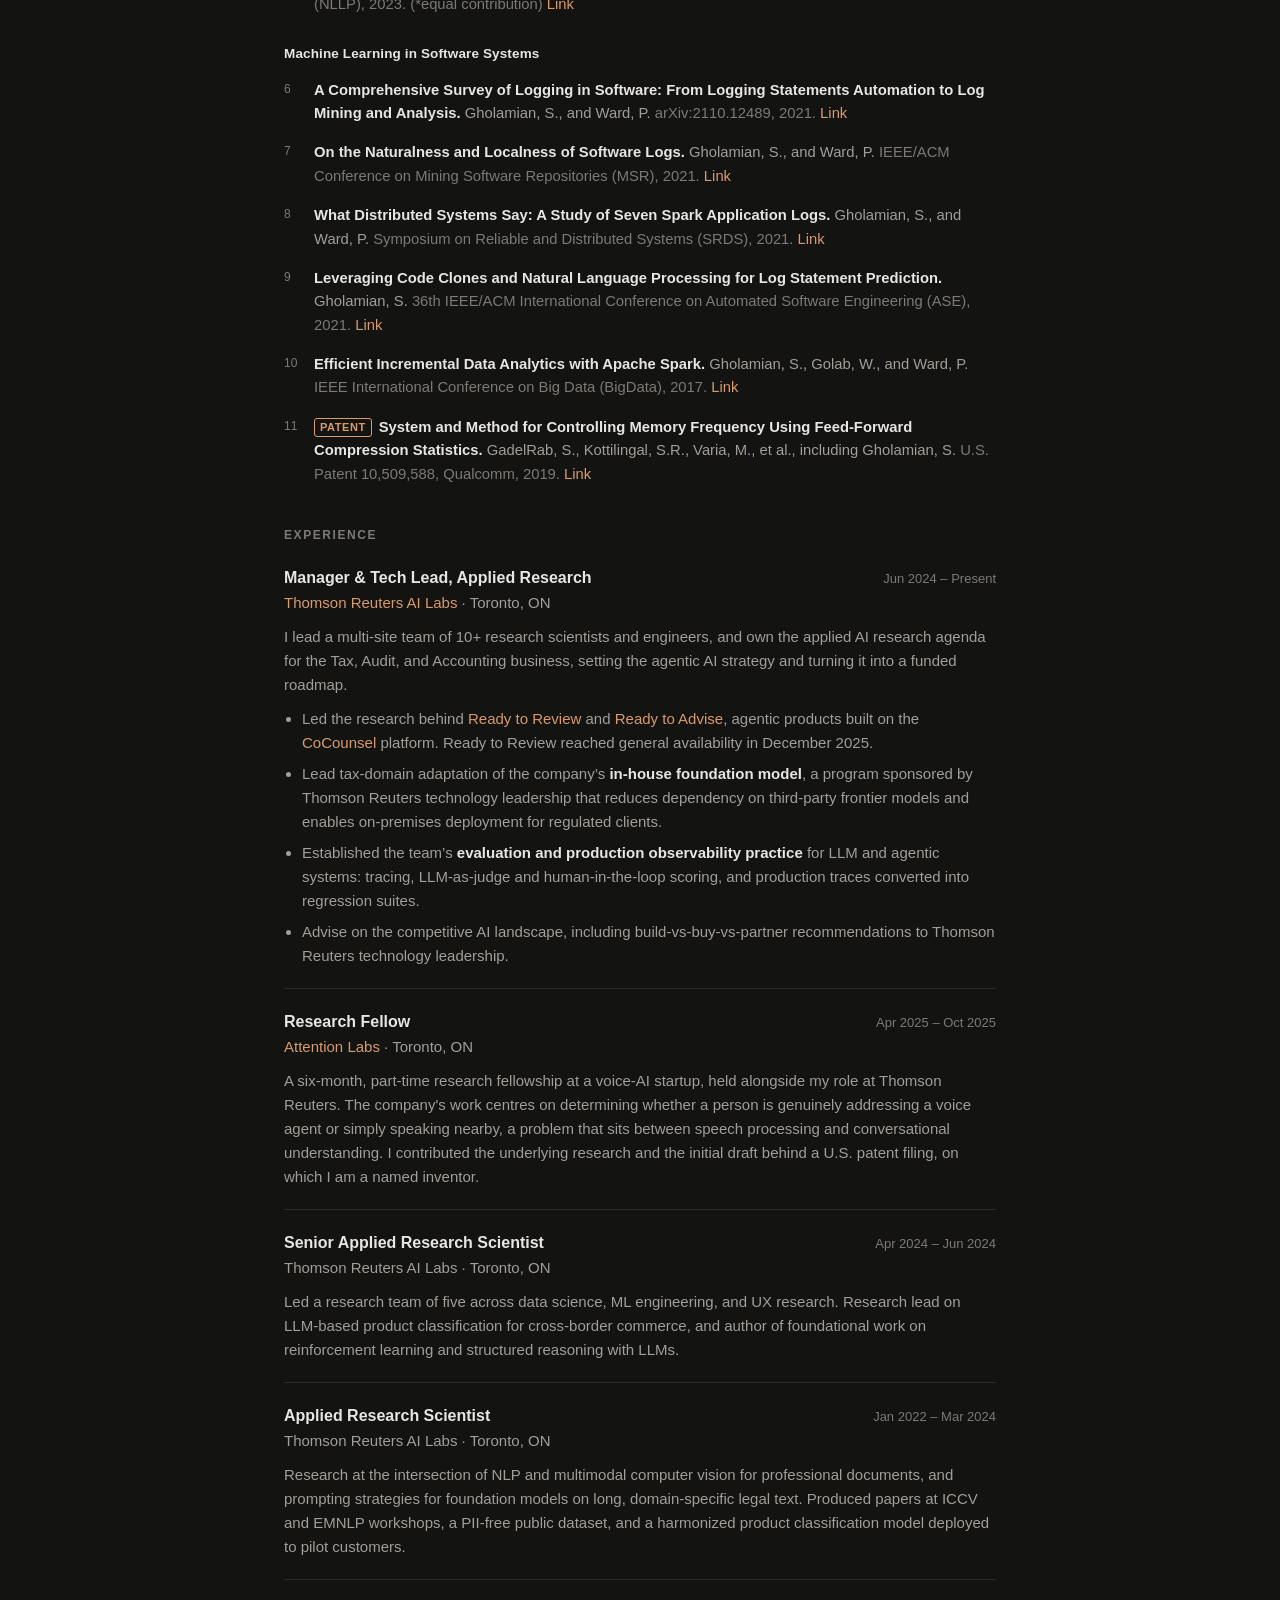
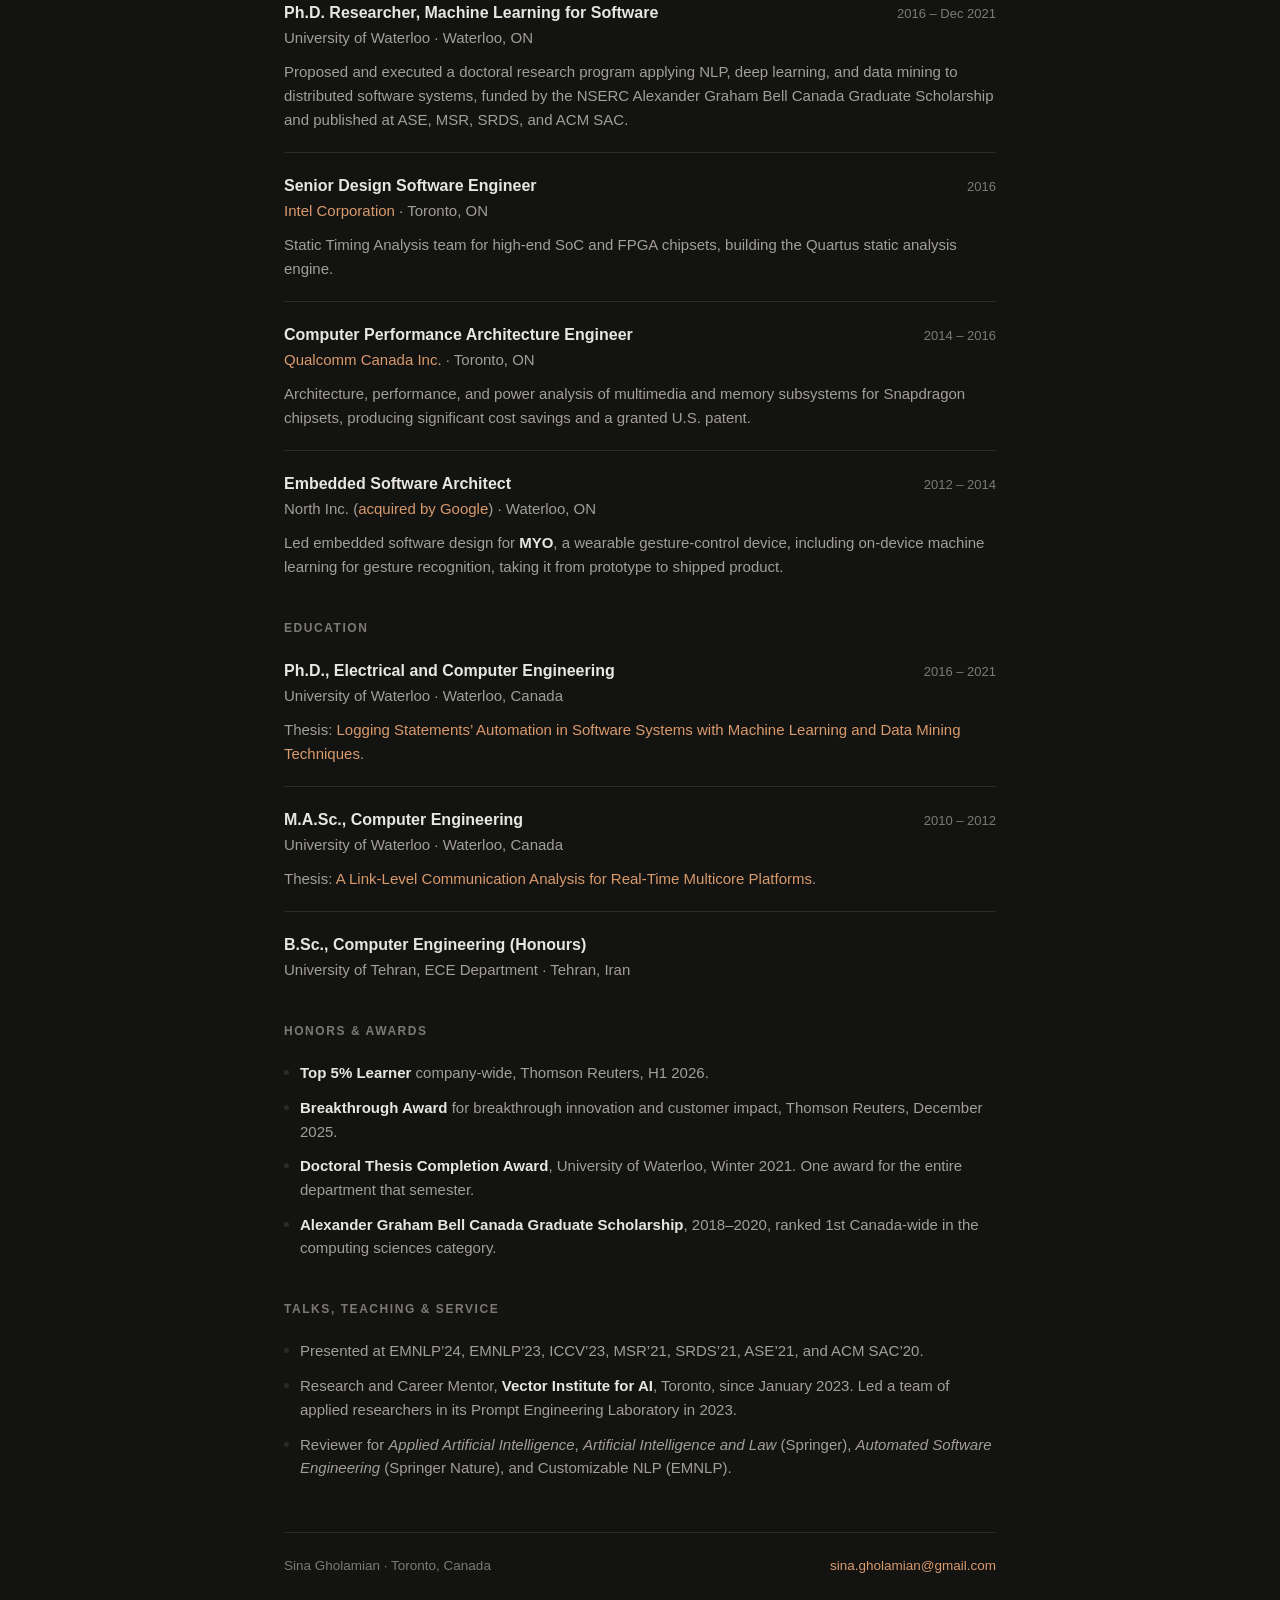
==== commit d81afaeb: "Publish site" ====
--- a/index.html
+++ b/index.html
@@ -100,7 +100,7 @@
 
 <section class="pubs-section">
   <h2>Selected Publications &amp; Patents</h2>
-  <p class="metrics"><!--SCHOLAR:START-->232 citations &middot; h-index 10 &middot; i10-index 11<!--SCHOLAR:END--> &middot; two granted U.S. patents and a further filing pending. Full list on <a href="https://scholar.google.com/citations?hl=en&amp;user=VR8ZIu4AAAAJ&amp;view_op=list_works&amp;sortby=pubdate" target="_blank" rel="noopener">Google Scholar</a>. <span class="asof">Updated November 2026.</span></p>
+  <p class="metrics"><!--SCHOLAR:START-->233 citations &middot; h-index 10 &middot; i10-index 11<!--SCHOLAR:END--> &middot; two granted U.S. patents and a further filing pending. Full list on <a href="https://scholar.google.com/citations?hl=en&amp;user=VR8ZIu4AAAAJ&amp;view_op=list_works&amp;sortby=pubdate" target="_blank" rel="noopener">Google Scholar</a>. <span class="asof">Updated November 2026.</span></p>
   <h3 class="pub-group">LLMs, Agents, and Applied AI</h3>
   <ol class="pubs">
     <li><span class="badge">Patent</span><span class="t">Systems and Methods for Harmonized Product Classification.</span> Gholamian, S. (<strong>first inventor</strong>), Skylaki, S., Chandra, V., et al. <span class="venue">U.S. Patent 12,651,016, Thomson Reuters, 2026.</span> <a href="https://patents.justia.com/patent/12651016" target="_blank" rel="noopener">Link</a></li>
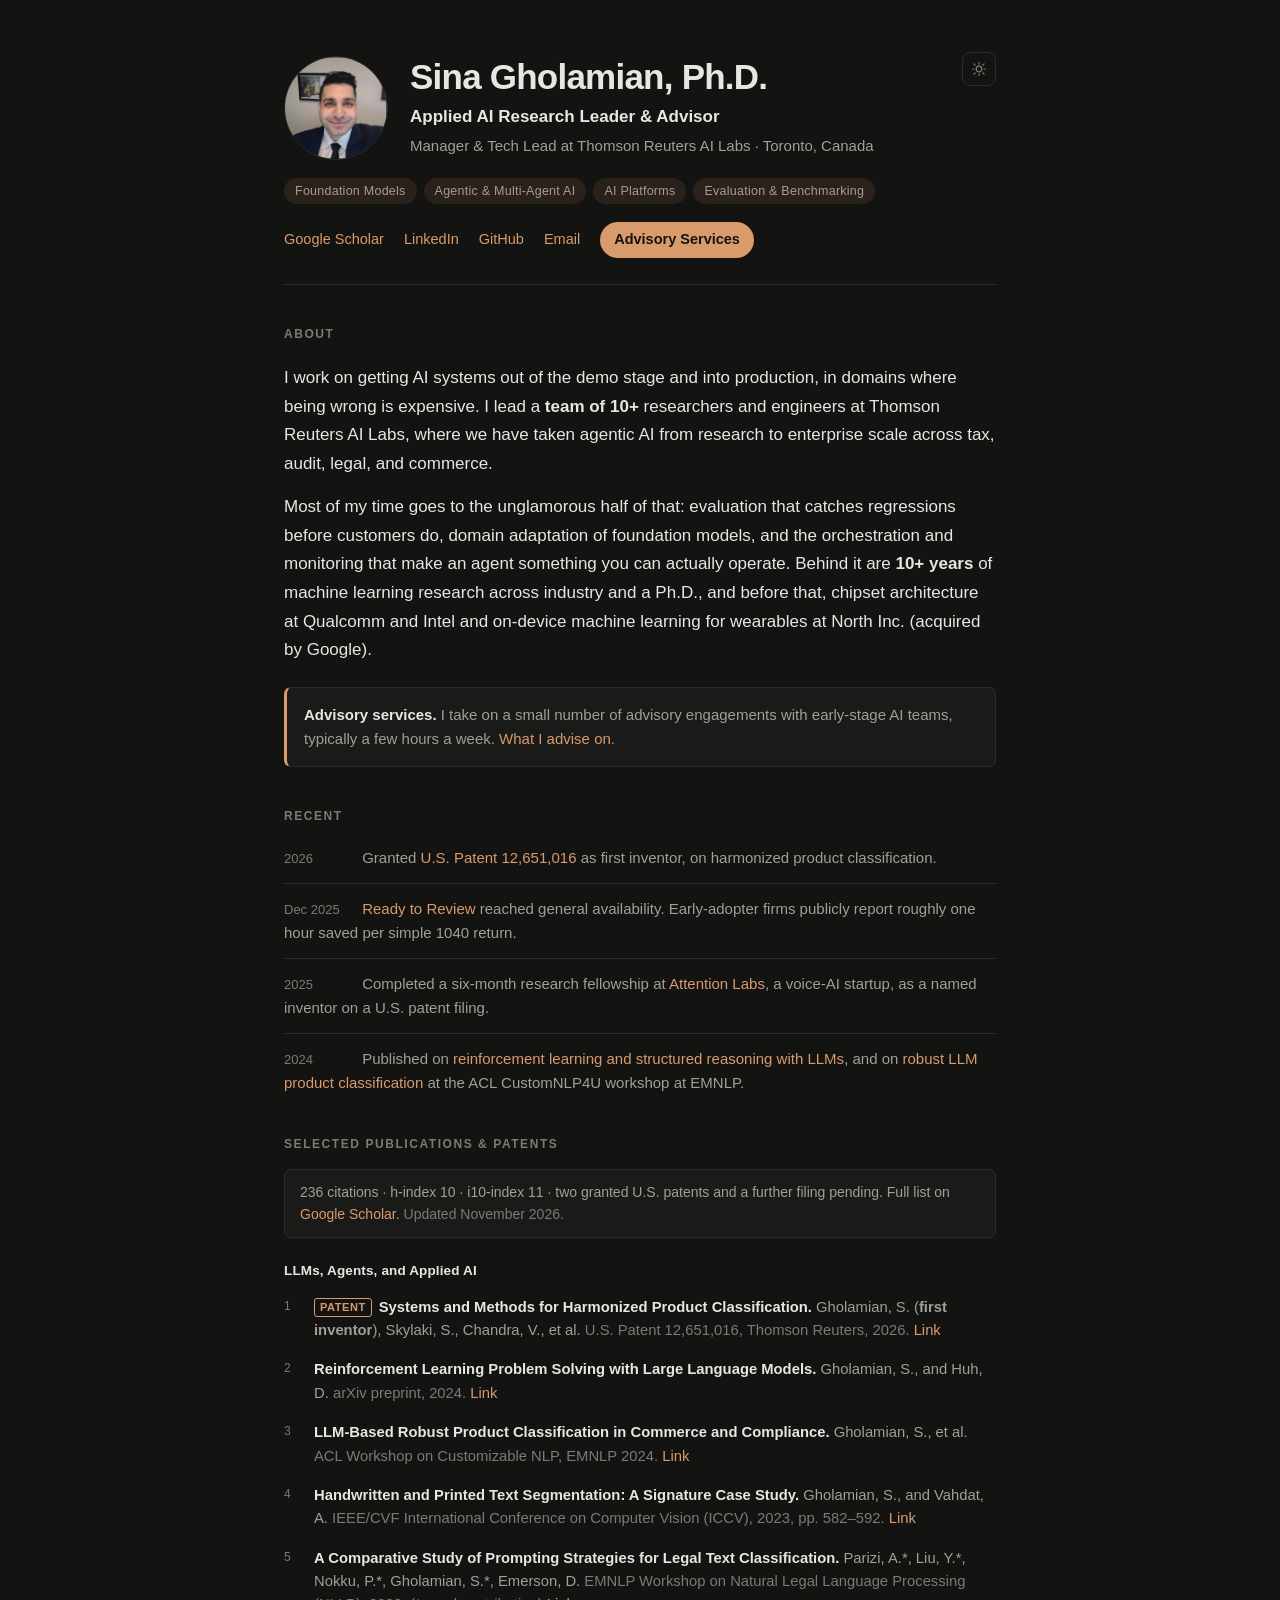
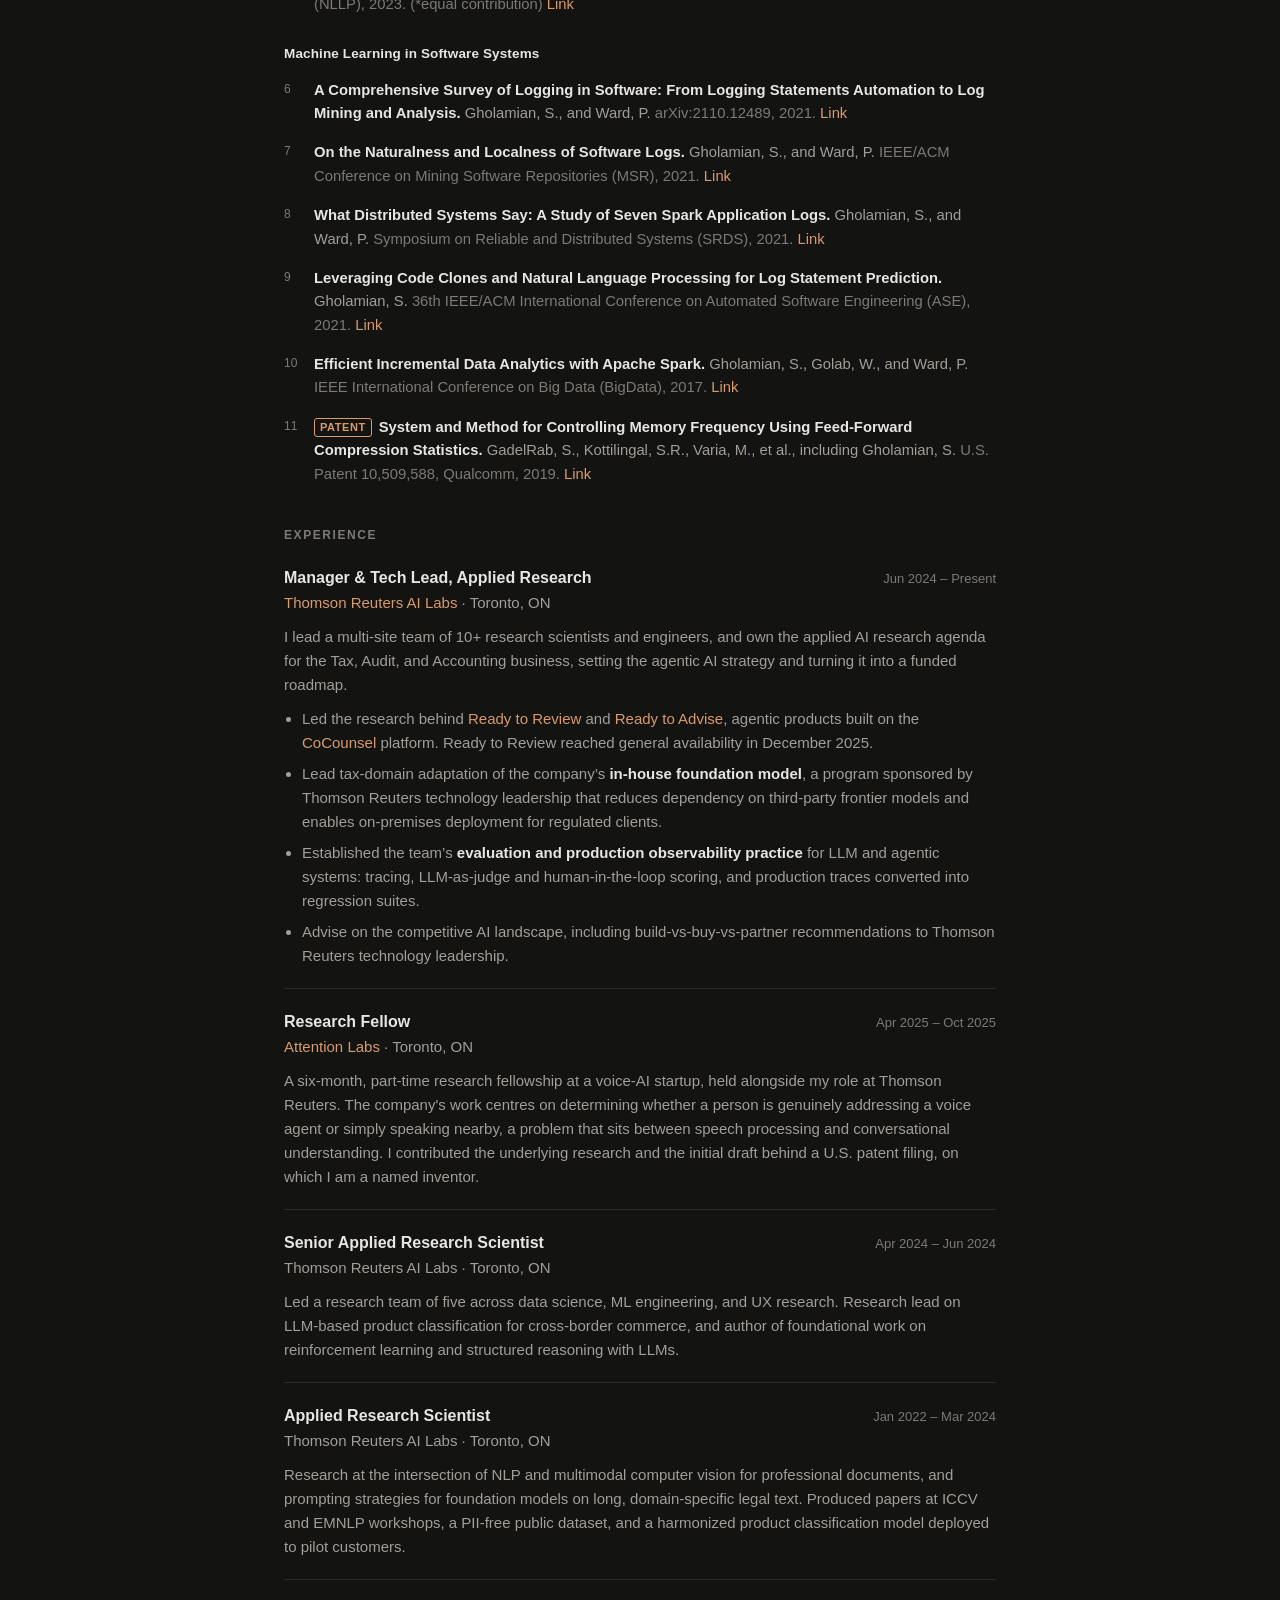
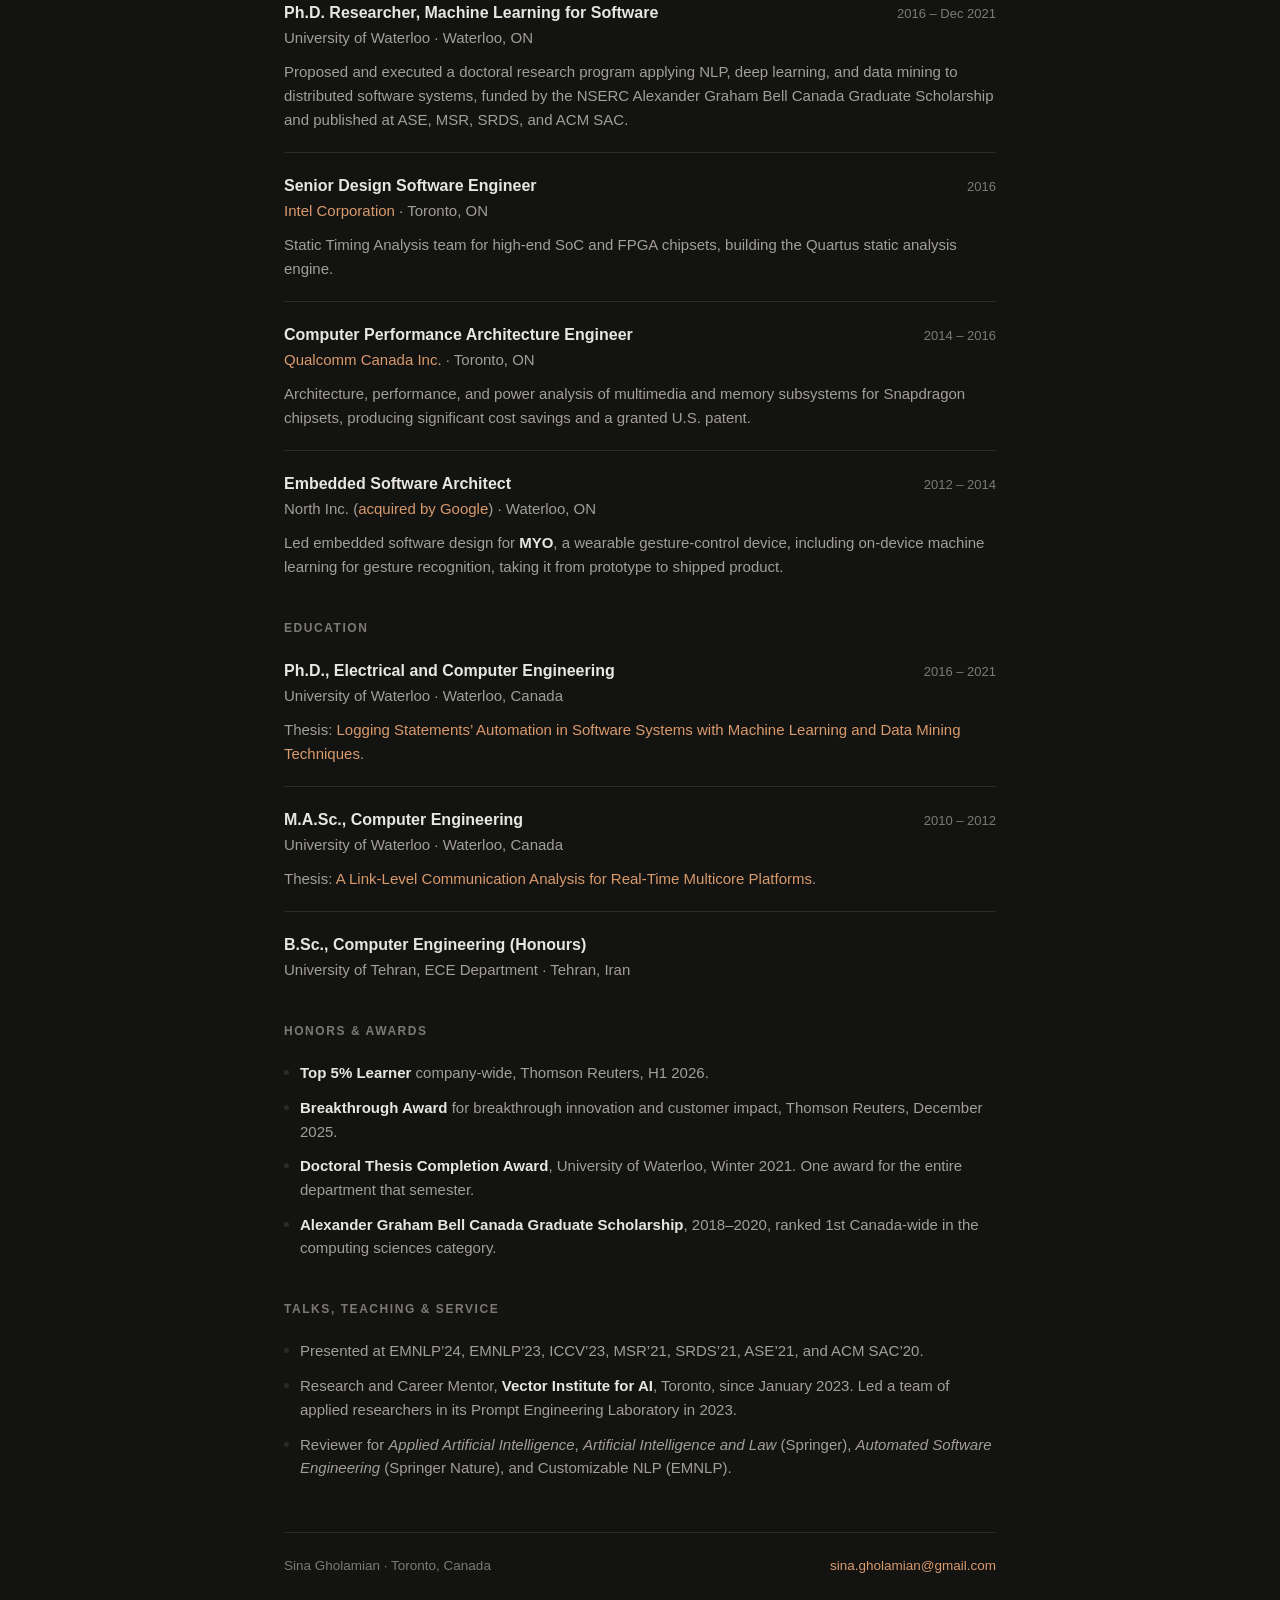
==== commit 9352976b: "Publish site" ====
--- a/index.html
+++ b/index.html
@@ -100,7 +100,7 @@
 
 <section class="pubs-section">
   <h2>Selected Publications &amp; Patents</h2>
-  <p class="metrics"><!--SCHOLAR:START-->233 citations &middot; h-index 10 &middot; i10-index 11<!--SCHOLAR:END--> &middot; two granted U.S. patents and a further filing pending. Full list on <a href="https://scholar.google.com/citations?hl=en&amp;user=VR8ZIu4AAAAJ&amp;view_op=list_works&amp;sortby=pubdate" target="_blank" rel="noopener">Google Scholar</a>. <span class="asof">Updated November 2026.</span></p>
+  <p class="metrics"><!--SCHOLAR:START-->236 citations &middot; h-index 10 &middot; i10-index 11<!--SCHOLAR:END--> &middot; two granted U.S. patents and a further filing pending. Full list on <a href="https://scholar.google.com/citations?hl=en&amp;user=VR8ZIu4AAAAJ&amp;view_op=list_works&amp;sortby=pubdate" target="_blank" rel="noopener">Google Scholar</a>. <span class="asof">Updated November 2026.</span></p>
   <h3 class="pub-group">LLMs, Agents, and Applied AI</h3>
   <ol class="pubs">
     <li><span class="badge">Patent</span><span class="t">Systems and Methods for Harmonized Product Classification.</span> Gholamian, S. (<strong>first inventor</strong>), Skylaki, S., Chandra, V., et al. <span class="venue">U.S. Patent 12,651,016, Thomson Reuters, 2026.</span> <a href="https://patents.justia.com/patent/12651016" target="_blank" rel="noopener">Link</a></li>
